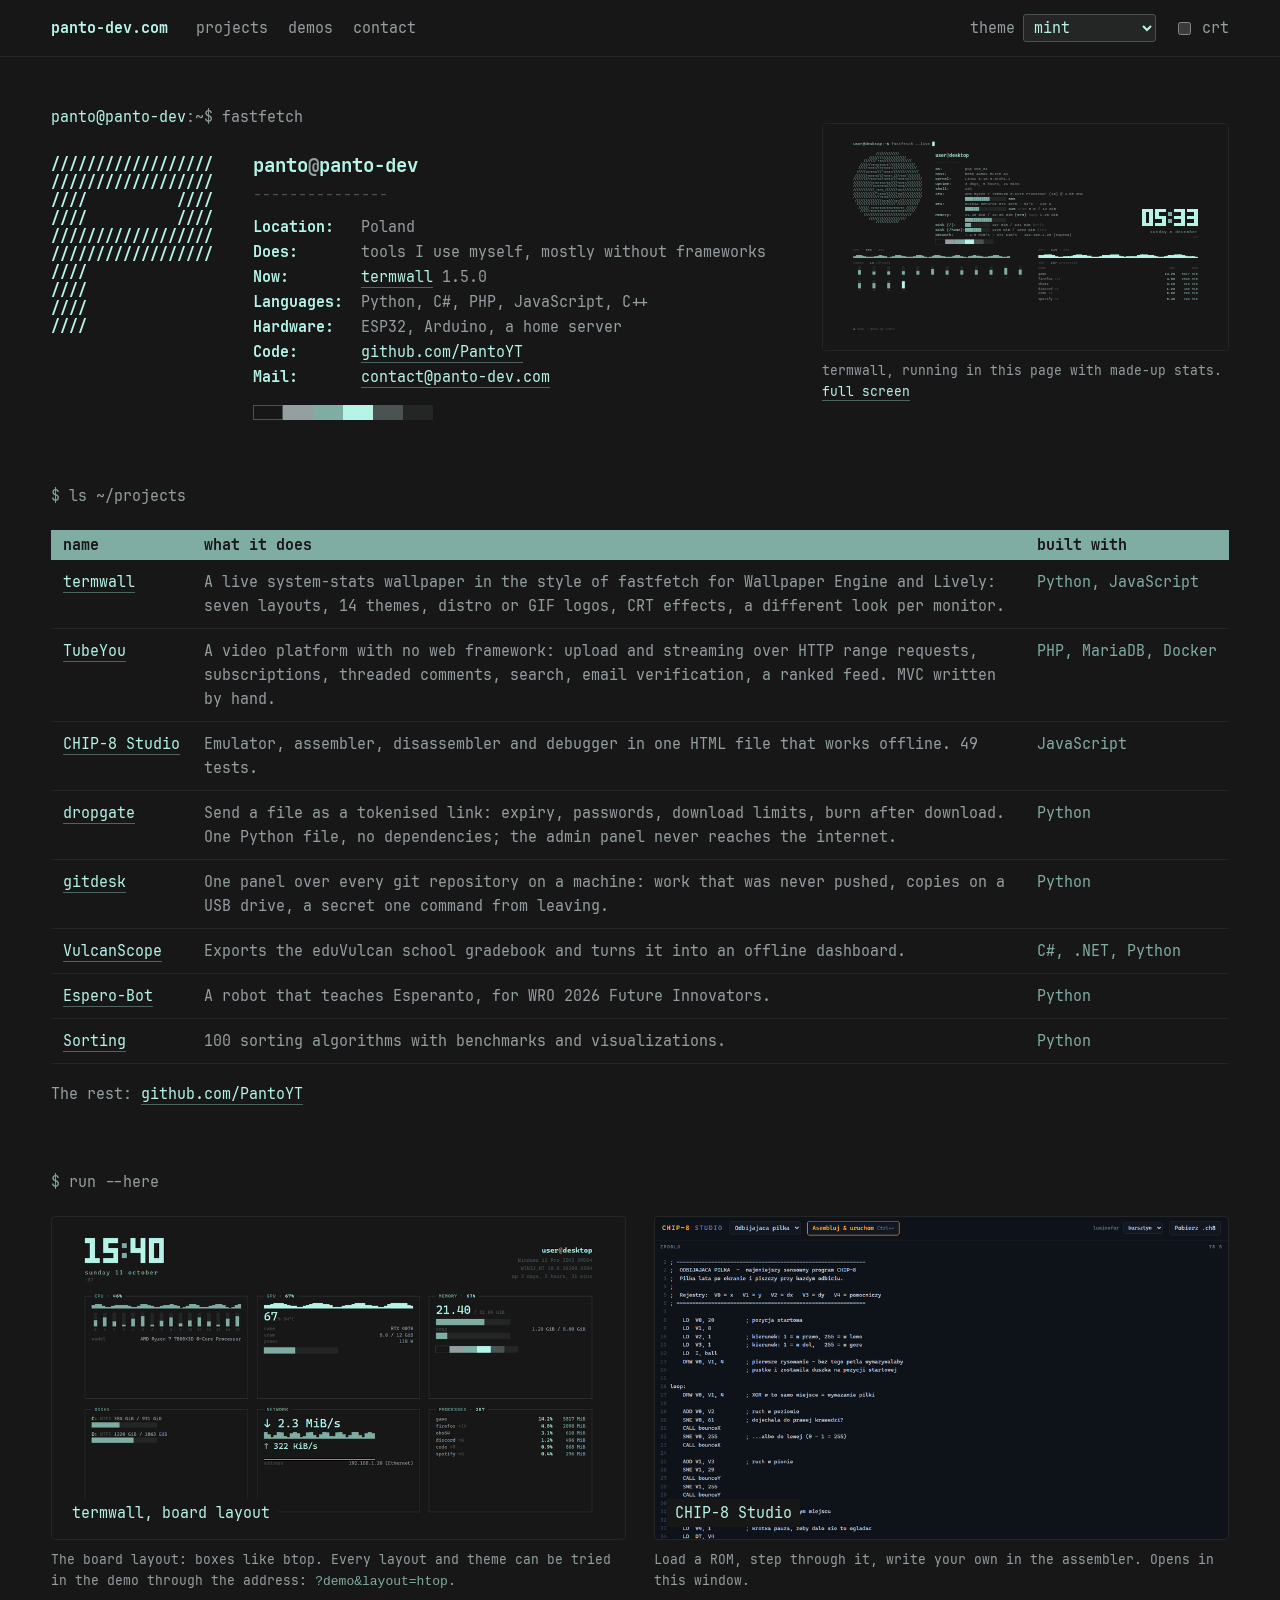
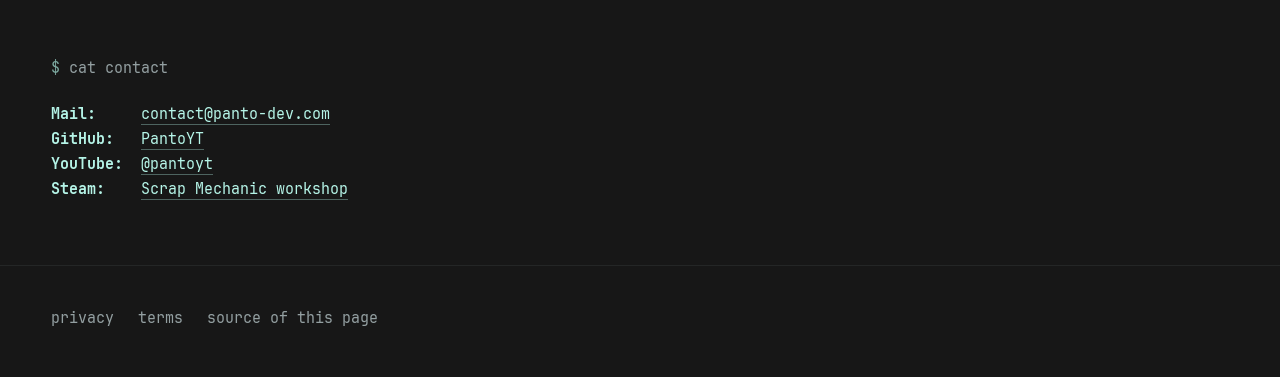
==== index.html @ 3c0f8b3f "Terminal redesign: the page is a fastfetch screen in termwall's palettes, with termwall and CHIP-8 S" ====
<!doctype html>
<html lang="en">
<head>
<meta charset="utf-8">
<meta name="viewport" content="width=device-width, initial-scale=1">
<title>Panto: tools, wallpapers and small servers</title>
<meta name="description" content="Projects by Panto, a programming student from Poland: termwall, a live system-stats wallpaper; TubeYou, a video platform without a framework; CHIP-8 Studio, dropgate, gitdesk and more.">
<link rel="canonical" href="https://panto-dev.com/">
<meta property="og:type" content="website">
<meta property="og:url" content="https://panto-dev.com/">
<meta property="og:title" content="Panto: tools, wallpapers and small servers">
<meta property="og:description" content="termwall, TubeYou, CHIP-8 Studio, dropgate, gitdesk and more, some of them running right in the page.">
<meta property="og:image" content="https://panto-dev.com/og.png">
<meta name="twitter:card" content="summary_large_image">
<meta name="theme-color" content="#171717">
<link rel="icon" href="favicon.svg" type="image/svg+xml">
<link rel="apple-touch-icon" href="apple-touch-icon.png">
<link rel="preload" href="fonts/JetBrainsMono-Regular.woff2" as="font" type="font/woff2" crossorigin>
<link rel="stylesheet" href="style.css">
<script type="application/ld+json">
{"@context": "https://schema.org", "@type": "Person", "name": "Panto", "alternateName": "PantoYT",
 "url": "https://panto-dev.com/", "sameAs": ["https://github.com/PantoYT", "https://www.youtube.com/@pantoyt"]}
</script>
</head>
<body>

<header class="bar">
  <a class="brand" href="/">panto-dev.com</a>
  <nav>
    <a href="#projects">projects</a>
    <a href="#demos">demos</a>
    <a href="#contact">contact</a>
  </nav>
  <div class="controls">
    <label>theme
      <select id="theme" aria-label="Color theme"></select>
    </label>
    <label class="check"><input type="checkbox" id="crt"> crt</label>
  </div>
</header>

<main>

<section class="hero">
  <div class="fetch">
    <p class="prompt"><span class="k">panto@panto-dev</span>:<span class="t">~</span>$ fastfetch</p>
    <div class="fetch-body">
<pre class="logo" aria-hidden="true">//////////////////
//////////////////
////          ////
////          ////
//////////////////
//////////////////
////
////
////
////</pre>
      <div class="info">
        <h1><span class="k">panto</span><span class="at">@</span><span class="k">panto-dev</span></h1>
        <p class="sep" aria-hidden="true">---------------</p>
        <dl>
          <dt>Location</dt><dd>Poland</dd>
          <dt>Does</dt><dd>tools I use myself, mostly without frameworks</dd>
          <dt>Now</dt><dd><a href="https://github.com/PantoYT/termwall">termwall</a> 1.5.0</dd>
          <dt>Languages</dt><dd>Python, C#, PHP, JavaScript, C++</dd>
          <dt>Hardware</dt><dd>ESP32, Arduino, a home server</dd>
          <dt>Code</dt><dd><a href="https://github.com/PantoYT">github.com/PantoYT</a></dd>
          <dt>Mail</dt><dd><a href="mailto:contact@panto-dev.com">contact@panto-dev.com</a></dd>
        </dl>
        <p class="swatches" aria-hidden="true"><i></i><i></i><i></i><i></i><i></i><i></i></p>
      </div>
    </div>
  </div>

  <figure class="screen">
    <iframe id="termwall-demo" src="demos/termwall/index.html?demo&amp;distro=cycle&amp;bg=171717&amp;accent=b5f4e7&amp;secondary=7faca3&amp;text=939fa1&amp;dim=4b5252&amp;faint=242626" title="termwall in demo mode: a live system-stats wallpaper with made-up stats" loading="eager"></iframe>
    <figcaption>termwall, running in this page with made-up stats. <a href="demos/termwall/index.html?demo&amp;distro=cycle">full screen</a></figcaption>
  </figure>
</section>

<section id="projects">
  <h2><span class="t">$</span> ls ~/projects</h2>
  <table class="procs">
    <thead><tr><th scope="col">name</th><th scope="col">what it does</th><th scope="col">built with</th></tr></thead>
    <tbody>
      <tr>
        <td><a href="https://github.com/PantoYT/termwall">termwall</a></td>
        <td>A live system-stats wallpaper in the style of fastfetch for Wallpaper Engine and Lively: seven layouts, 14 themes, distro or GIF logos, CRT effects, a different look per monitor.</td>
        <td>Python, JavaScript</td>
      </tr>
      <tr>
        <td><a href="https://github.com/PantoYT/TubeYou">TubeYou</a></td>
        <td>A video platform with no web framework: upload and streaming over HTTP range requests, subscriptions, threaded comments, search, email verification, a ranked feed. MVC written by hand.</td>
        <td>PHP, MariaDB, Docker</td>
      </tr>
      <tr>
        <td><a href="https://github.com/PantoYT/chip8-studio">CHIP-8 Studio</a></td>
        <td>Emulator, assembler, disassembler and debugger in one HTML file that works offline. 49 tests.</td>
        <td>JavaScript</td>
      </tr>
      <tr>
        <td><a href="https://github.com/PantoYT/dropgate">dropgate</a></td>
        <td>Send a file as a tokenised link: expiry, passwords, download limits, burn after download. One Python file, no dependencies; the admin panel never reaches the internet.</td>
        <td>Python</td>
      </tr>
      <tr>
        <td><a href="https://github.com/PantoYT/gitdesk">gitdesk</a></td>
        <td>One panel over every git repository on a machine: work that was never pushed, copies on a USB drive, a secret one command from leaving.</td>
        <td>Python</td>
      </tr>
      <tr>
        <td><a href="https://github.com/PantoYT/VulcanScope">VulcanScope</a></td>
        <td>Exports the eduVulcan school gradebook and turns it into an offline dashboard.</td>
        <td>C#, .NET, Python</td>
      </tr>
      <tr>
        <td><a href="https://github.com/PantoYT/Espero-Bot">Espero-Bot</a></td>
        <td>A robot that teaches Esperanto, for WRO 2026 Future Innovators.</td>
        <td>Python</td>
      </tr>
      <tr>
        <td><a href="https://github.com/PantoYT/Sorting">Sorting</a></td>
        <td>100 sorting algorithms with benchmarks and visualizations.</td>
        <td>Python</td>
      </tr>
    </tbody>
  </table>
  <p class="more">The rest: <a href="https://github.com/PantoYT?tab=repositories">github.com/PantoYT</a></p>
</section>

<section id="demos">
  <h2><span class="t">$</span> run --here</h2>
  <div class="demos">
    <figure>
      <a class="frame termwall" href="demos/termwall/index.html?demo&amp;layout=board"><span>termwall, board layout</span></a>
      <figcaption>The board layout: boxes like btop. Every layout and theme can be tried in the demo through the address: <code>?demo&amp;layout=htop</code>.</figcaption>
    </figure>
    <figure>
      <a class="frame chip8" href="demos/chip8/"><span>CHIP-8 Studio</span></a>
      <figcaption>Load a ROM, step through it, write your own in the assembler. Opens in this window.</figcaption>
    </figure>
  </div>
</section>

<section id="contact">
  <h2><span class="t">$</span> cat contact</h2>
  <dl class="contact">
    <dt>Mail</dt><dd><a href="mailto:contact@panto-dev.com">contact@panto-dev.com</a></dd>
    <dt>GitHub</dt><dd><a href="https://github.com/PantoYT">PantoYT</a></dd>
    <dt>YouTube</dt><dd><a href="https://www.youtube.com/@pantoyt">@pantoyt</a></dd>
    <dt>Steam</dt><dd><a href="https://steamcommunity.com/id/pantoyt/myworkshopfiles/">Scrap Mechanic workshop</a></dd>
  </dl>
</section>

</main>

<footer class="site-footer">
  <a href="/privacy">privacy</a>
  <a href="/terms">terms</a>
  <a href="https://github.com/PantoYT/panto-dev-www">source of this page</a>
</footer>

<script>
// The page wears termwall's palettes. The choice is remembered in this browser only.
const THEMES = {"mint": {"bg": "#171717", "accent": "#b5f4e7", "secondary": "#7faca3", "text": "#939fa1", "dim": "#4b5252", "faint": "#242626"}, "catppuccin": {"bg": "#1e1e2e", "accent": "#cba6f7", "secondary": "#89b4fa", "text": "#cdd6f4", "dim": "#6c7086", "faint": "#313244"}, "gruvbox": {"bg": "#282828", "accent": "#fabd2f", "secondary": "#8ec07c", "text": "#ebdbb2", "dim": "#928374", "faint": "#3c3836"}, "nord": {"bg": "#2e3440", "accent": "#88c0d0", "secondary": "#81a1c1", "text": "#d8dee9", "dim": "#4c566a", "faint": "#3b4252"}, "dracula": {"bg": "#282a36", "accent": "#bd93f9", "secondary": "#ff79c6", "text": "#f8f8f2", "dim": "#6272a4", "faint": "#44475a"}, "tokyo-night": {"bg": "#1a1b26", "accent": "#7aa2f7", "secondary": "#bb9af7", "text": "#c0caf5", "dim": "#565f89", "faint": "#24283b"}, "rose-pine": {"bg": "#191724", "accent": "#ebbcba", "secondary": "#c4a7e7", "text": "#e0def4", "dim": "#6e6a86", "faint": "#26233a"}, "everforest": {"bg": "#2d353b", "accent": "#a7c080", "secondary": "#83c092", "text": "#d3c6aa", "dim": "#859289", "faint": "#343f44"}, "kanagawa": {"bg": "#1f1f28", "accent": "#7e9cd8", "secondary": "#957fb8", "text": "#dcd7ba", "dim": "#727169", "faint": "#2a2a37"}, "solarized": {"bg": "#002b36", "accent": "#268bd2", "secondary": "#2aa198", "text": "#93a1a1", "dim": "#586e75", "faint": "#073642"}, "one-dark": {"bg": "#282c34", "accent": "#61afef", "secondary": "#c678dd", "text": "#abb2bf", "dim": "#5c6370", "faint": "#2c313a"}, "monokai": {"bg": "#272822", "accent": "#a6e22e", "secondary": "#f92672", "text": "#f8f8f2", "dim": "#75715e", "faint": "#3e3d32"}, "amber": {"bg": "#120d02", "accent": "#ffb000", "secondary": "#cc8c00", "text": "#e0a020", "dim": "#6b4a00", "faint": "#241a04"}, "phosphor": {"bg": "#050f07", "accent": "#33ff66", "secondary": "#1fbf4a", "text": "#2fe05a", "dim": "#145c27", "faint": "#0a1f0e"}};
const KEYS = ["bg", "accent", "secondary", "text", "dim", "faint"];
const store = {
  get(k) { try { return localStorage.getItem(k); } catch (e) { return null; } },
  set(k, v) { try { localStorage.setItem(k, v); } catch (e) {} },
};
const select = document.getElementById("theme"), crt = document.getElementById("crt");
const demo = document.getElementById("termwall-demo");
for (const name of Object.keys(THEMES)) select.add(new Option(name, name));

function apply(name) {
  const t = THEMES[name] || THEMES.mint;
  for (const k of KEYS) document.documentElement.style.setProperty("--" + k, t[k]);
  document.querySelector('meta[name="theme-color"]').content = t.bg;
  select.value = name;
  // the demo takes the same palette through its address (demo mode only)
  const pal = KEYS.map(k => k + "=" + t[k].slice(1)).join("&");
  const url = "demos/termwall/index.html?demo&distro=cycle&" + pal + (crt.checked ? "&effects=crt,glow" : "");
  if (demo.getAttribute("src") !== url) demo.src = url;  // the default is already in the HTML: no second load
}
select.addEventListener("change", () => { store.set("theme", select.value); apply(select.value); });
crt.addEventListener("change", () => {
  document.body.classList.toggle("crt", crt.checked);
  store.set("crt", crt.checked ? "1" : "");
  apply(select.value);
});
crt.checked = store.get("crt") === "1";
document.body.classList.toggle("crt", crt.checked);
apply(THEMES[store.get("theme")] ? store.get("theme") : "mint");
</script>
</body>
</html>
---- style.css ----
/* panto-dev.com: the page is a terminal, in termwall's palettes (index.html swaps them).
   No framework, no build step; one self-hosted font (JetBrains Mono, SIL OFL, fonts/). */

@font-face { font-family: "JetBrains Mono"; src: url(fonts/JetBrainsMono-Regular.woff2) format("woff2"); font-weight: 400; font-display: swap; }
@font-face { font-family: "JetBrains Mono"; src: url(fonts/JetBrainsMono-Bold.woff2) format("woff2"); font-weight: 700; font-display: swap; }

:root {
  color-scheme: dark;
  /* mint, termwall's default */
  --bg: #171717; --accent: #b5f4e7; --secondary: #7faca3;
  --text: #939fa1; --dim: #4b5252; --faint: #242626;
  --mono: "JetBrains Mono", "Cascadia Mono", Consolas, ui-monospace, monospace;
  --gutter: clamp(16px, 4vw, 56px);
}

* { box-sizing: border-box; }
html { background: var(--bg); }
body {
  margin: 0; background: var(--bg); color: var(--text);
  font: 15px/1.6 var(--mono); -webkit-font-smoothing: antialiased;
  transition: background .3s, color .3s;
}
a { color: var(--accent); text-decoration: none; border-bottom: 1px solid color-mix(in srgb, var(--accent) 35%, transparent); }
a:hover, a:focus-visible { border-bottom-color: var(--accent); }
:focus-visible { outline: 2px solid var(--accent); outline-offset: 3px; }
.k { color: var(--accent); } .t { color: var(--secondary); } .at { color: var(--text); }
code { color: var(--secondary); }

/* the bar along the top */
.bar {
  display: flex; flex-wrap: wrap; align-items: center; gap: 12px 28px;
  padding: 14px var(--gutter); border-bottom: 1px solid var(--faint);
}
.bar .brand { color: var(--accent); border: 0; font-weight: 700; }
.bar nav { display: flex; gap: 20px; }
.bar nav a { color: var(--text); border: 0; }
.bar nav a:hover { color: var(--accent); }
.controls { margin-left: auto; display: flex; gap: 18px; align-items: center; color: var(--dim); }
.controls label { display: flex; gap: 8px; align-items: center; color: var(--text); }
select, input[type=checkbox] { accent-color: var(--accent); }
select {
  font: inherit; color: var(--accent); background: var(--faint);
  border: 1px solid var(--dim); border-radius: 3px; padding: 2px 6px;
}

main { padding: 0 var(--gutter); max-width: 1500px; margin: 0 auto; }
section { padding: 56px 0 8px; }
h2 { font-size: 15px; font-weight: 400; color: var(--text); margin: 0 0 22px; }

/* hero: fastfetch on the left, termwall on the right */
.hero { display: grid; grid-template-columns: minmax(0, 1fr); gap: 40px; align-items: center; padding-top: 48px; }
@media (min-width: 1180px) { .hero { grid-template-columns: auto minmax(0, 1fr); gap: 56px; } }
.prompt { margin: 0 0 22px; color: var(--text); }
.fetch-body { display: flex; gap: 40px; align-items: flex-start; }
.logo { margin: 4px 0 0; color: var(--accent); font: 700 15px/1.2 var(--mono); }
.info h1 { margin: 0; font-size: 19px; font-weight: 700; }
.sep { margin: 2px 0 8px; color: var(--dim); }
dl { display: grid; grid-template-columns: max-content 1fr; gap: 1px 18px; margin: 0; }
dt { color: var(--accent); font-weight: 700; } dt::after { content: ":"; }
dd { margin: 0; color: var(--text); }
.swatches { display: flex; margin: 16px 0 0; }
.swatches i { width: 30px; height: 15px; }
.swatches i:nth-child(1) { background: var(--bg); outline: 1px solid var(--dim); outline-offset: -1px; }
.swatches i:nth-child(2) { background: var(--text); } .swatches i:nth-child(3) { background: var(--secondary); }
.swatches i:nth-child(4) { background: var(--accent); } .swatches i:nth-child(5) { background: var(--dim); }
.swatches i:nth-child(6) { background: var(--faint); }

.screen { margin: 0; }
.screen iframe {
  display: block; width: 100%; aspect-ratio: 16 / 9; border: 1px solid var(--faint);
  background: var(--bg); border-radius: 4px;
}
figcaption { color: var(--text); font-size: 13px; margin-top: 10px; }

/* projects: a process table */
.procs { width: 100%; border-collapse: collapse; }
.procs th { text-align: left; font-weight: 700; color: var(--bg); background: var(--secondary); padding: 3px 12px; }
.procs td { padding: 10px 12px; vertical-align: top; border-bottom: 1px solid var(--faint); }
.procs td:first-child { white-space: nowrap; }
.procs td:last-child { color: var(--secondary); white-space: nowrap; }
.procs tbody tr:hover td { background: var(--faint); }
.more { color: var(--text); margin: 18px 0 0; }

/* demos */
.demos { display: grid; grid-template-columns: repeat(auto-fit, minmax(300px, 1fr)); gap: 28px; }
.demos figure { margin: 0; }
.frame {
  display: flex; align-items: flex-end; aspect-ratio: 16 / 9; border: 1px solid var(--faint); border-radius: 4px;
  background: var(--faint) center / cover no-repeat; padding: 12px; color: var(--accent);
}
.frame span { background: var(--bg); padding: 2px 8px; }
.frame:hover { border-color: var(--accent); }
.frame.termwall { background-image: url(demos/termwall-board.png); }
.frame.chip8 { background-image: url(demos/chip8.png); }

.contact { max-width: 34rem; }

.site-footer {
  display: flex; flex-wrap: wrap; gap: 24px; padding: 40px var(--gutter) 48px; margin-top: 56px;
  border-top: 1px solid var(--faint);
}
.site-footer a { color: var(--text); border: 0; }
.site-footer a:hover { color: var(--accent); }

/* crt: scanlines and a vignette over the whole page, paint only */
body.crt::after {
  content: ""; position: fixed; inset: 0; pointer-events: none; z-index: 9;
  background: repeating-linear-gradient(to bottom, rgb(0 0 0 / .2) 0 1px, transparent 1px 3px),
              radial-gradient(ellipse at center, transparent 60%, rgb(0 0 0 / .45) 100%);
}
body.crt .k, body.crt h1, body.crt .logo { text-shadow: 0 0 7px currentColor; }

/* privacy and terms */
.prose { max-width: 46rem; margin: 0 auto; padding: 48px var(--gutter) 0; }
.prose h1 { color: var(--accent); font-size: 22px; }
.prose h2 { color: var(--accent); font-size: 16px; font-weight: 700; margin: 32px 0 8px; }
.prose .meta { color: var(--text); }
.shell { max-width: 46rem; margin: 0 auto; }

@media (max-width: 960px) {
  .controls { margin-left: 0; }
}
@media (max-width: 640px) {
  body { font-size: 14px; }
  .fetch-body { flex-direction: column; gap: 18px; }
  .logo { font-size: 12px; }
  .procs thead { display: none; }
  .procs tr { display: block; padding: 12px 0; border-bottom: 1px solid var(--faint); }
  .procs td { display: block; padding: 2px 0; border: 0; white-space: normal !important; }
  .procs td:first-child { font-weight: 700; }
}
@media (prefers-reduced-motion: reduce) { body { transition: none; } }
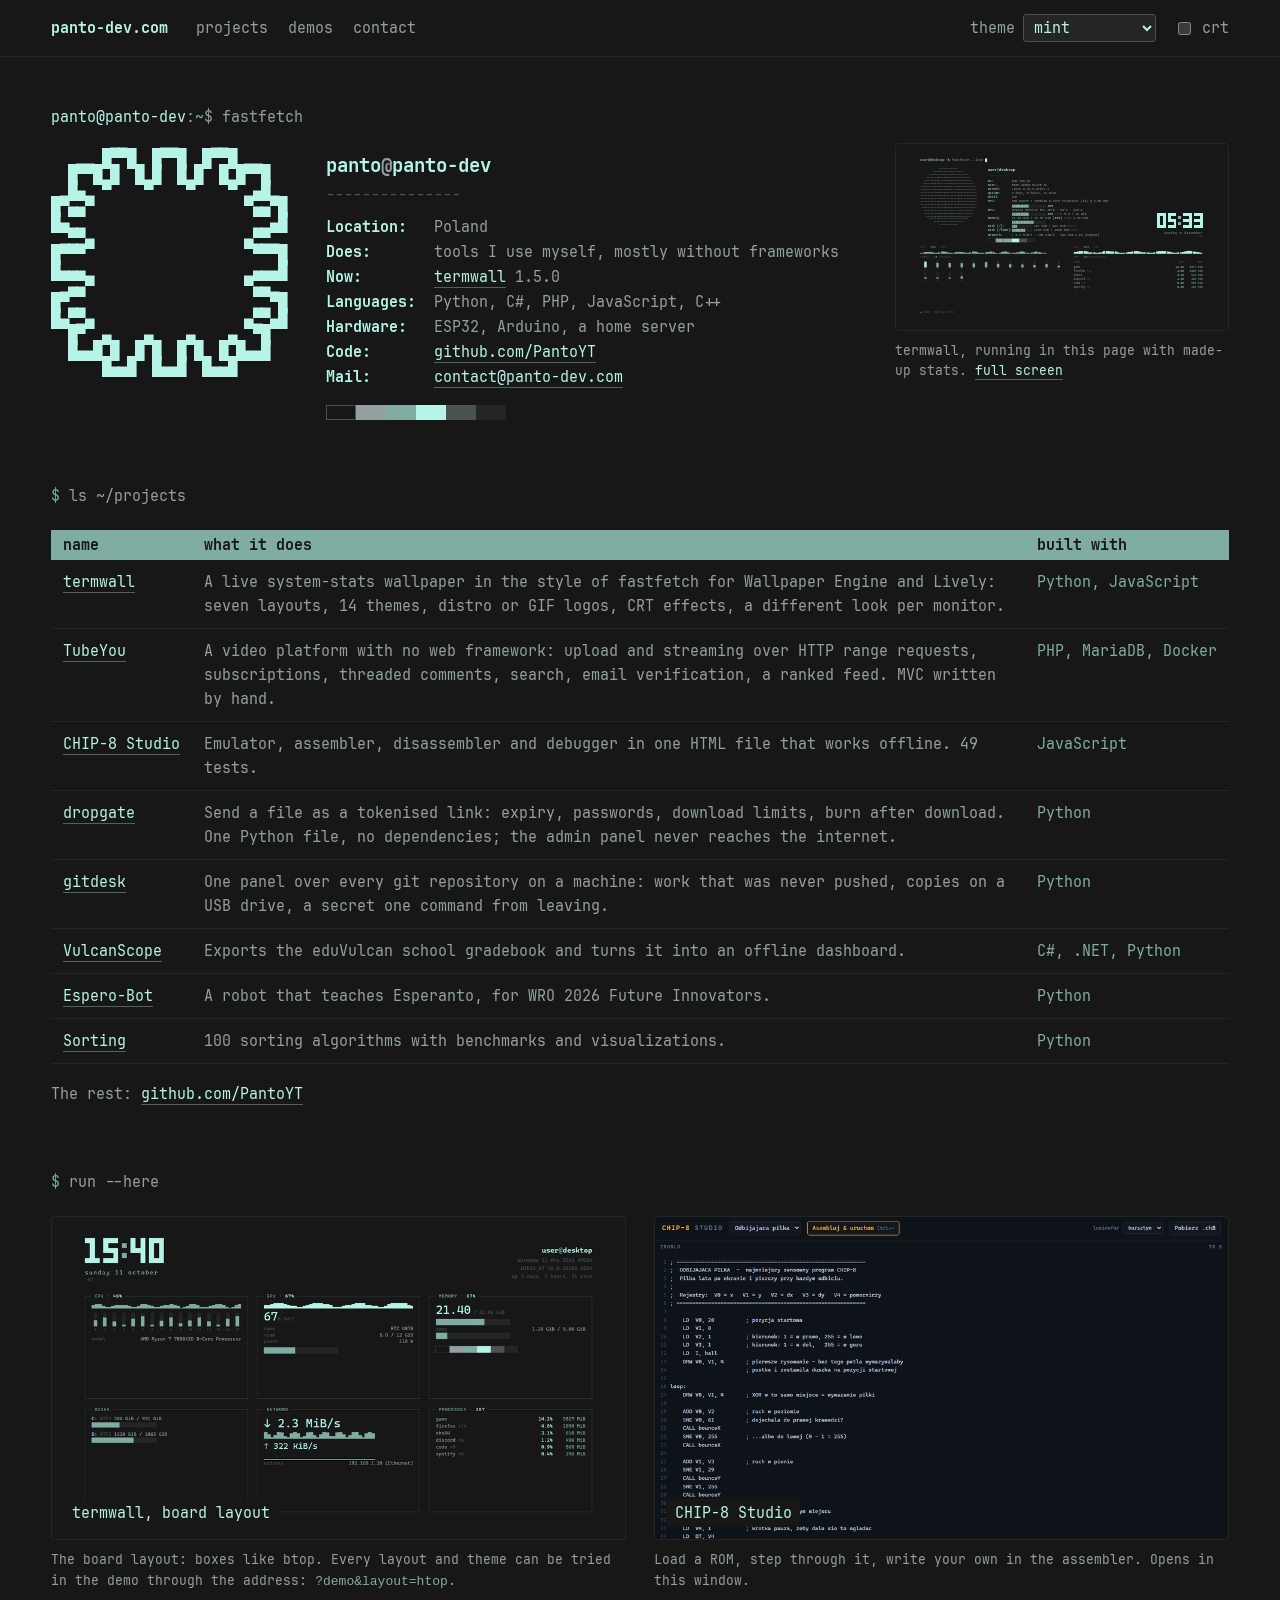
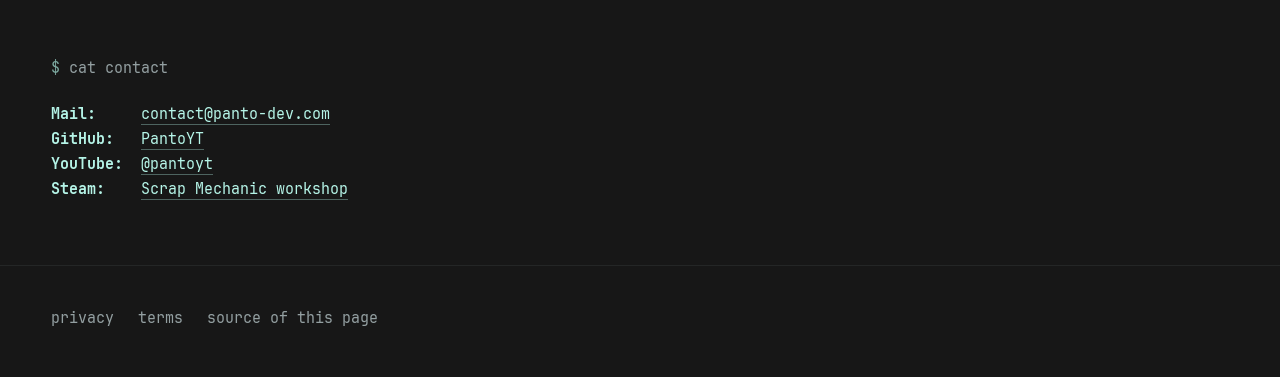
==== commit 754ef8b6: "Logo: Panto's gear as a hollow half-block outline, in the theme's accent" ====
--- a/index.html
+++ b/index.html
@@ -45,16 +45,20 @@
   <div class="fetch">
     <p class="prompt"><span class="k">panto@panto-dev</span>:<span class="t">~</span>$ fastfetch</p>
     <div class="fetch-body">
-<pre class="logo" aria-hidden="true">//////////////////
-//////////////////
-////          ////
-////          ////
-//////////////////
-//////////////////
-////
-////
-////
-////</pre>
+<pre class="logo gear" aria-hidden="true">      █▀▀█  █▀▀█  █▀▀█
+  █▀▀█ █  █ █  █ █  █ █▀▀█
+  █▄  ▀    ▀    ▀    ▀  ▄█
+█▀▄▄▀                  ▀▄▄▀█
+█▄                        ▄█
+  ▀▀▄                  ▄▀▀
+█▀▀▀                    ▀▀▀█
+█▄▄▄                    ▄▄▄█
+  ▄▄▀                  ▀▄▄
+█▀                        ▀█
+█▄▀▀▄                  ▄▀▀▄█
+  █▀  ▄    ▄    ▄    ▄  ▀█
+  █▄▄█ █  █ █  █ █  █ █▄▄█
+      █▄▄█  █▄▄█  █▄▄█</pre>
       <div class="info">
         <h1><span class="k">panto</span><span class="at">@</span><span class="k">panto-dev</span></h1>
         <p class="sep" aria-hidden="true">---------------</p>
--- a/style.css
+++ b/style.css
@@ -53,6 +53,8 @@
 .prompt { margin: 0 0 22px; color: var(--text); }
 .fetch-body { display: flex; gap: 40px; align-items: flex-start; }
 .logo { margin: 4px 0 0; color: var(--accent); font: 700 15px/1.2 var(--mono); }
+/* the gear: half-block pixels, a cell 0.5 x 1 em so each pixel is square */
+.logo.gear { font: 16px/1 var(--mono); letter-spacing: -0.1em; margin: 0; }
 .info h1 { margin: 0; font-size: 19px; font-weight: 700; }
 .sep { margin: 2px 0 8px; color: var(--dim); }
 dl { display: grid; grid-template-columns: max-content 1fr; gap: 1px 18px; margin: 0; }
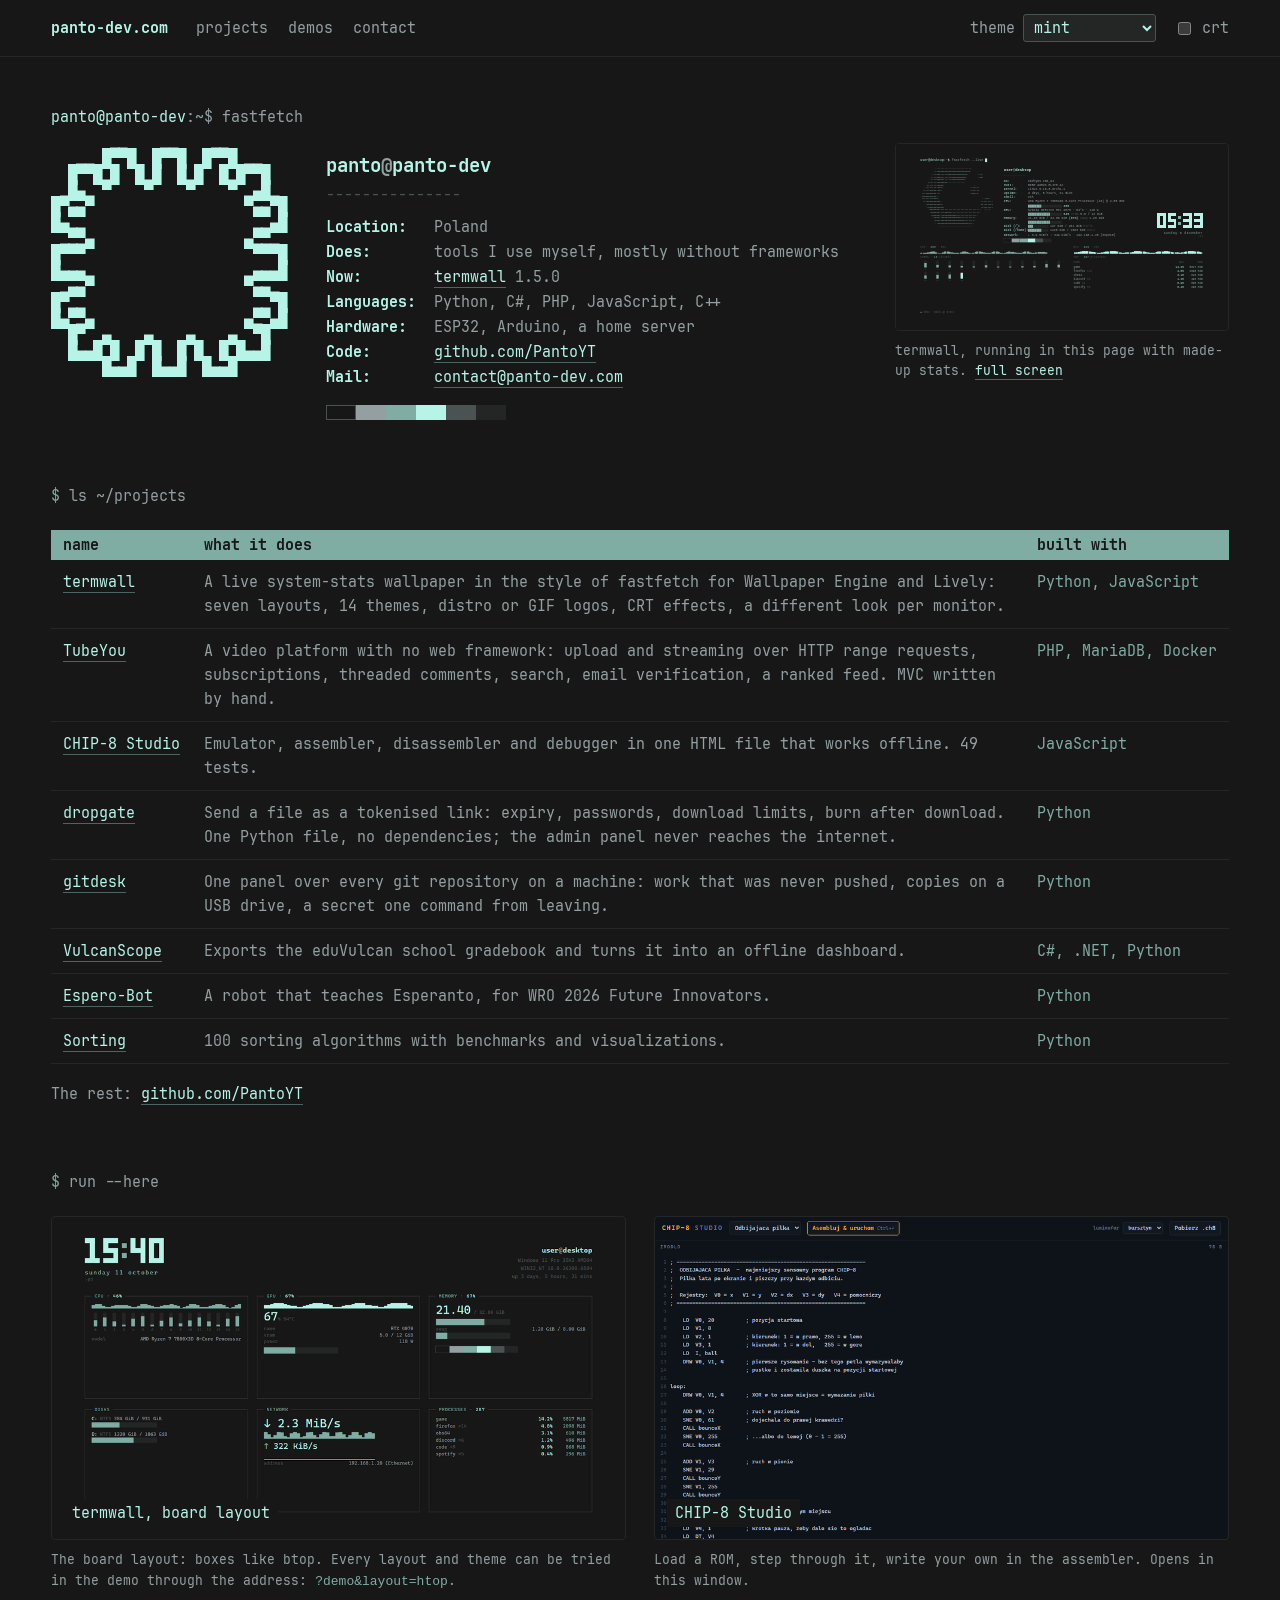
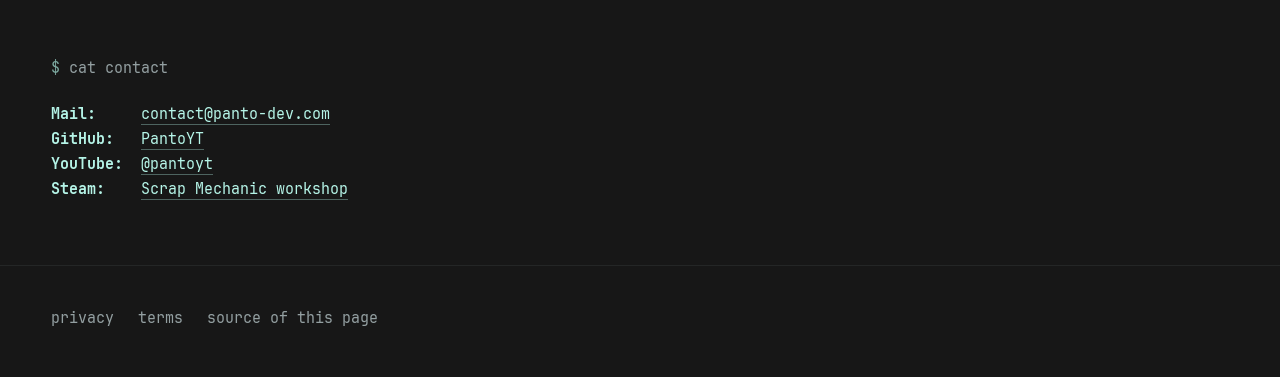
==== commit f1ea750d: "Demo links point at demos/termwall/ (Pages redirects index.html there)" ====
--- a/index.html
+++ b/index.html
@@ -77,8 +77,8 @@
   </div>
 
   <figure class="screen">
-    <iframe id="termwall-demo" src="demos/termwall/index.html?demo&amp;distro=cycle&amp;bg=171717&amp;accent=b5f4e7&amp;secondary=7faca3&amp;text=939fa1&amp;dim=4b5252&amp;faint=242626" title="termwall in demo mode: a live system-stats wallpaper with made-up stats" loading="eager"></iframe>
-    <figcaption>termwall, running in this page with made-up stats. <a href="demos/termwall/index.html?demo&amp;distro=cycle">full screen</a></figcaption>
+    <iframe id="termwall-demo" src="demos/termwall/?demo&amp;distro=cycle&amp;bg=171717&amp;accent=b5f4e7&amp;secondary=7faca3&amp;text=939fa1&amp;dim=4b5252&amp;faint=242626" title="termwall in demo mode: a live system-stats wallpaper with made-up stats" loading="eager"></iframe>
+    <figcaption>termwall, running in this page with made-up stats. <a href="demos/termwall/?demo&amp;distro=cycle">full screen</a></figcaption>
   </figure>
 </section>
 
@@ -136,7 +136,7 @@
   <h2><span class="t">$</span> run --here</h2>
   <div class="demos">
     <figure>
-      <a class="frame termwall" href="demos/termwall/index.html?demo&amp;layout=board"><span>termwall, board layout</span></a>
+      <a class="frame termwall" href="demos/termwall/?demo&amp;layout=board"><span>termwall, board layout</span></a>
       <figcaption>The board layout: boxes like btop. Every layout and theme can be tried in the demo through the address: <code>?demo&amp;layout=htop</code>.</figcaption>
     </figure>
     <figure>
@@ -183,7 +183,7 @@
   select.value = name;
   // the demo takes the same palette through its address (demo mode only)
   const pal = KEYS.map(k => k + "=" + t[k].slice(1)).join("&");
-  const url = "demos/termwall/index.html?demo&distro=cycle&" + pal + (crt.checked ? "&effects=crt,glow" : "");
+  const url = "demos/termwall/?demo&distro=cycle&" + pal + (crt.checked ? "&effects=crt,glow" : "");
   if (demo.getAttribute("src") !== url) demo.src = url;  // the default is already in the HTML: no second load
 }
 select.addEventListener("change", () => { store.set("theme", select.value); apply(select.value); });
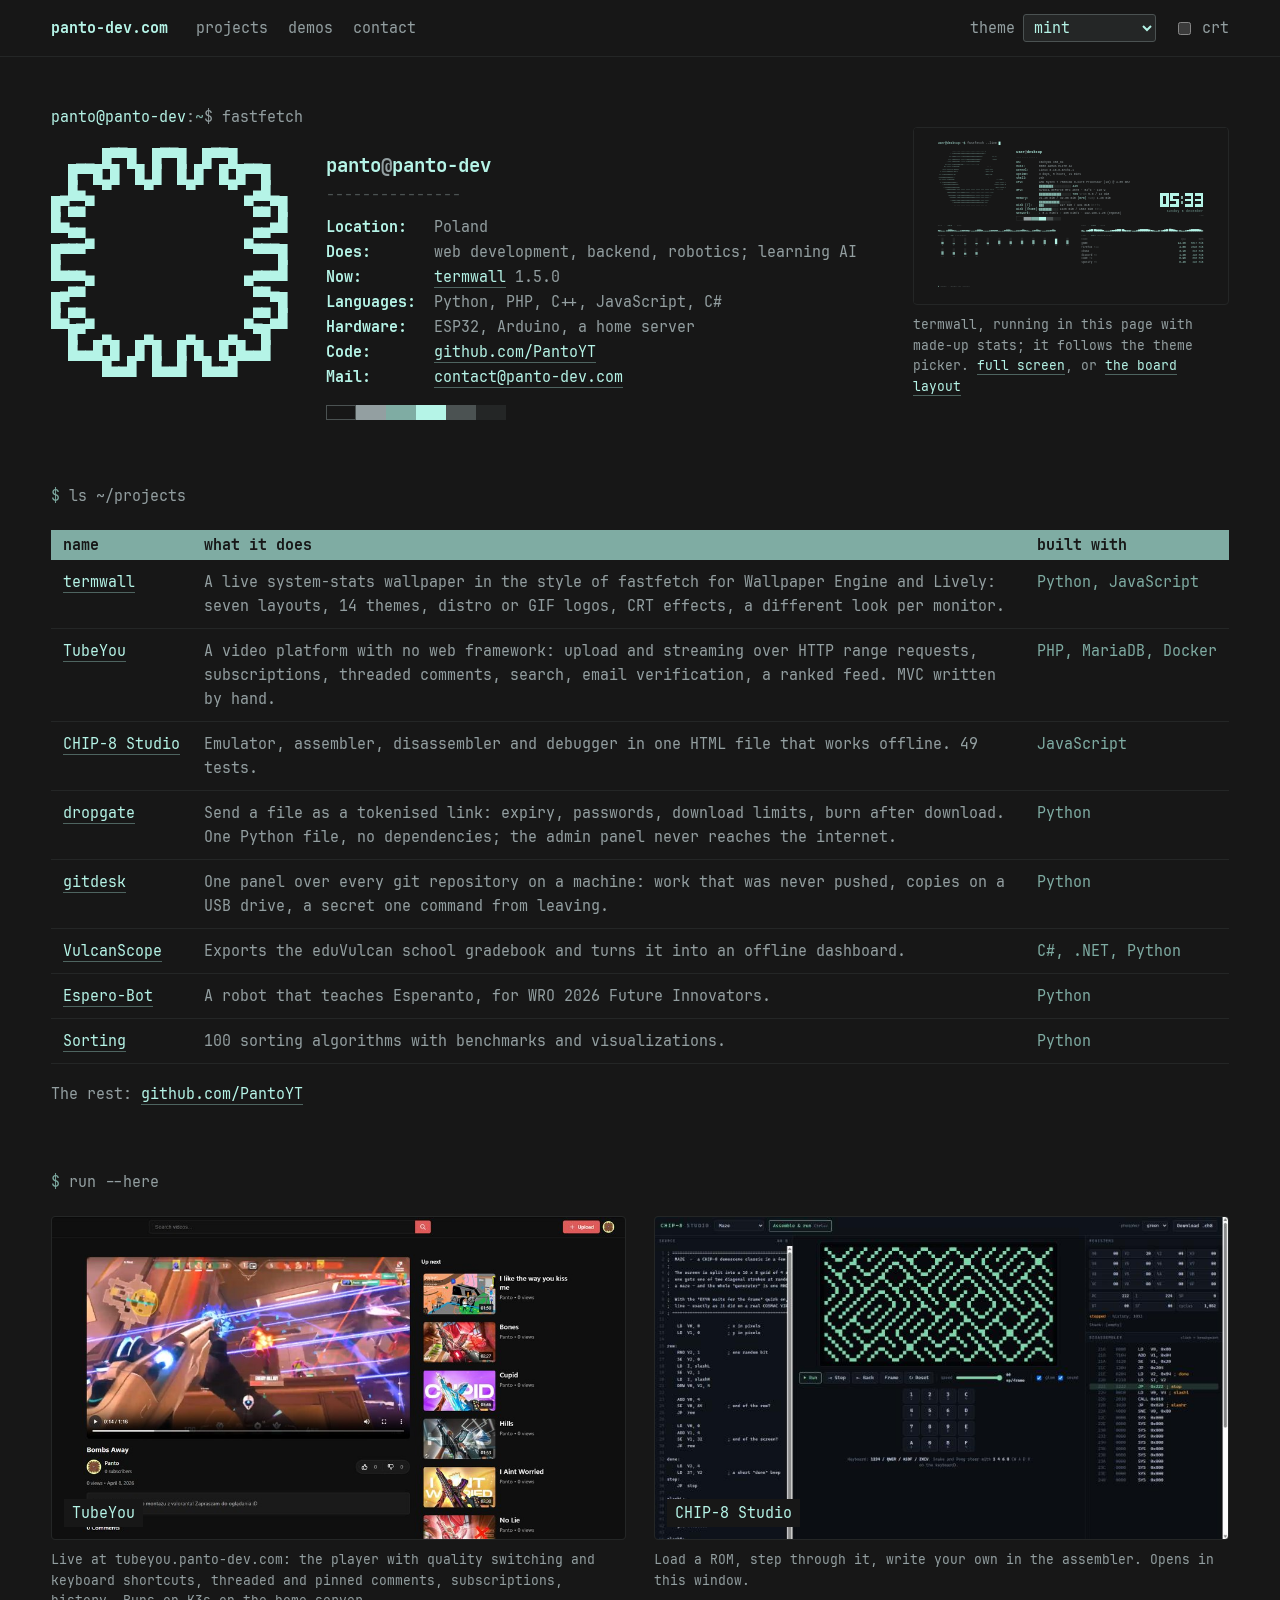
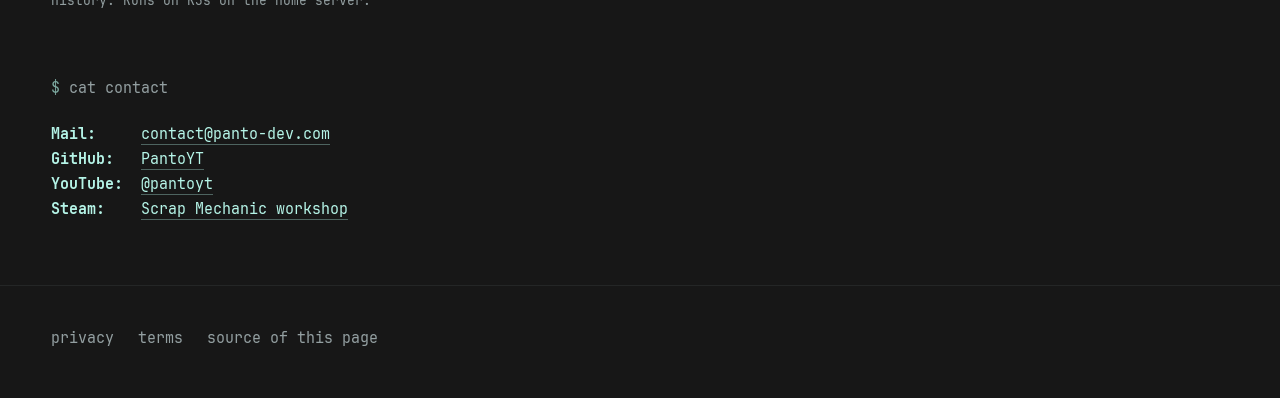
==== commit 4b62b791: "TubeYou card from its screenshots instead of a second termwall; CHIP-8 Studio in green with a phosph" ====
--- a/index.html
+++ b/index.html
@@ -64,9 +64,9 @@
         <p class="sep" aria-hidden="true">---------------</p>
         <dl>
           <dt>Location</dt><dd>Poland</dd>
-          <dt>Does</dt><dd>tools I use myself, mostly without frameworks</dd>
+          <dt>Does</dt><dd>web development, backend, robotics; learning AI</dd>
           <dt>Now</dt><dd><a href="https://github.com/PantoYT/termwall">termwall</a> 1.5.0</dd>
-          <dt>Languages</dt><dd>Python, C#, PHP, JavaScript, C++</dd>
+          <dt>Languages</dt><dd>Python, PHP, C++, JavaScript, C#</dd>
           <dt>Hardware</dt><dd>ESP32, Arduino, a home server</dd>
           <dt>Code</dt><dd><a href="https://github.com/PantoYT">github.com/PantoYT</a></dd>
           <dt>Mail</dt><dd><a href="mailto:contact@panto-dev.com">contact@panto-dev.com</a></dd>
@@ -78,7 +78,7 @@
 
   <figure class="screen">
     <iframe id="termwall-demo" src="demos/termwall/?demo&amp;distro=cycle&amp;bg=171717&amp;accent=b5f4e7&amp;secondary=7faca3&amp;text=939fa1&amp;dim=4b5252&amp;faint=242626" title="termwall in demo mode: a live system-stats wallpaper with made-up stats" loading="eager"></iframe>
-    <figcaption>termwall, running in this page with made-up stats. <a href="demos/termwall/?demo&amp;distro=cycle">full screen</a></figcaption>
+    <figcaption>termwall, running in this page with made-up stats; it follows the theme picker. <a href="demos/termwall/?demo&amp;distro=cycle">full screen</a>, or <a href="demos/termwall/?demo&amp;layout=board">the board layout</a></figcaption>
   </figure>
 </section>
 
@@ -136,11 +136,11 @@
   <h2><span class="t">$</span> run --here</h2>
   <div class="demos">
     <figure>
-      <a class="frame termwall" href="demos/termwall/?demo&amp;layout=board"><span>termwall, board layout</span></a>
-      <figcaption>The board layout: boxes like btop. Every layout and theme can be tried in the demo through the address: <code>?demo&amp;layout=htop</code>.</figcaption>
+      <a class="frame tubeyou" href="https://tubeyou.panto-dev.com"><span>TubeYou</span></a>
+      <figcaption>Live at tubeyou.panto-dev.com: the player with quality switching and keyboard shortcuts, threaded and pinned comments, subscriptions, history. Runs on K3s on the home server.</figcaption>
     </figure>
     <figure>
-      <a class="frame chip8" href="demos/chip8/"><span>CHIP-8 Studio</span></a>
+      <a class="frame chip8" id="chip8-link" href="demos/chip8/"><span>CHIP-8 Studio</span></a>
       <figcaption>Load a ROM, step through it, write your own in the assembler. Opens in this window.</figcaption>
     </figure>
   </div>
@@ -173,7 +173,10 @@
   set(k, v) { try { localStorage.setItem(k, v); } catch (e) {} },
 };
 const select = document.getElementById("theme"), crt = document.getElementById("crt");
-const demo = document.getElementById("termwall-demo");
+const demo = document.getElementById("termwall-demo"), chip8 = document.getElementById("chip8-link");
+// CHIP-8 Studio has four phosphors; pick the one closest to the theme
+const PHOS = {"amber": "amber", "gruvbox": "amber", "rose-pine": "paper", "dracula": "paper", "catppuccin": "ice",
+  "nord": "ice", "tokyo-night": "ice", "kanagawa": "ice", "solarized": "ice", "one-dark": "ice"};
 for (const name of Object.keys(THEMES)) select.add(new Option(name, name));
 
 function apply(name) {
@@ -185,6 +188,7 @@
   const pal = KEYS.map(k => k + "=" + t[k].slice(1)).join("&");
   const url = "demos/termwall/?demo&distro=cycle&" + pal + (crt.checked ? "&effects=crt,glow" : "");
   if (demo.getAttribute("src") !== url) demo.src = url;  // the default is already in the HTML: no second load
+  chip8.href = "demos/chip8/" + (PHOS[name] ? "?phos=" + PHOS[name] : "");
 }
 select.addEventListener("change", () => { store.set("theme", select.value); apply(select.value); });
 crt.addEventListener("change", () => {
--- a/style.css
+++ b/style.css
@@ -92,7 +92,7 @@
 }
 .frame span { background: var(--bg); padding: 2px 8px; }
 .frame:hover { border-color: var(--accent); }
-.frame.termwall { background-image: url(demos/termwall-board.png); }
+.frame.tubeyou { background-image: url(demos/tubeyou.jpg); }
 .frame.chip8 { background-image: url(demos/chip8.png); }
 
 .contact { max-width: 34rem; }
@@ -126,6 +126,8 @@
   body { font-size: 14px; }
   .fetch-body { flex-direction: column; gap: 18px; }
   .logo { font-size: 12px; }
+  /* .logo.gear outranks .logo, so the gear needs its own size: about a third of the screen height */
+  .logo.gear { font-size: 8px; }
   .procs thead { display: none; }
   .procs tr { display: block; padding: 12px 0; border-bottom: 1px solid var(--faint); }
   .procs td { display: block; padding: 2px 0; border: 0; white-space: normal !important; }
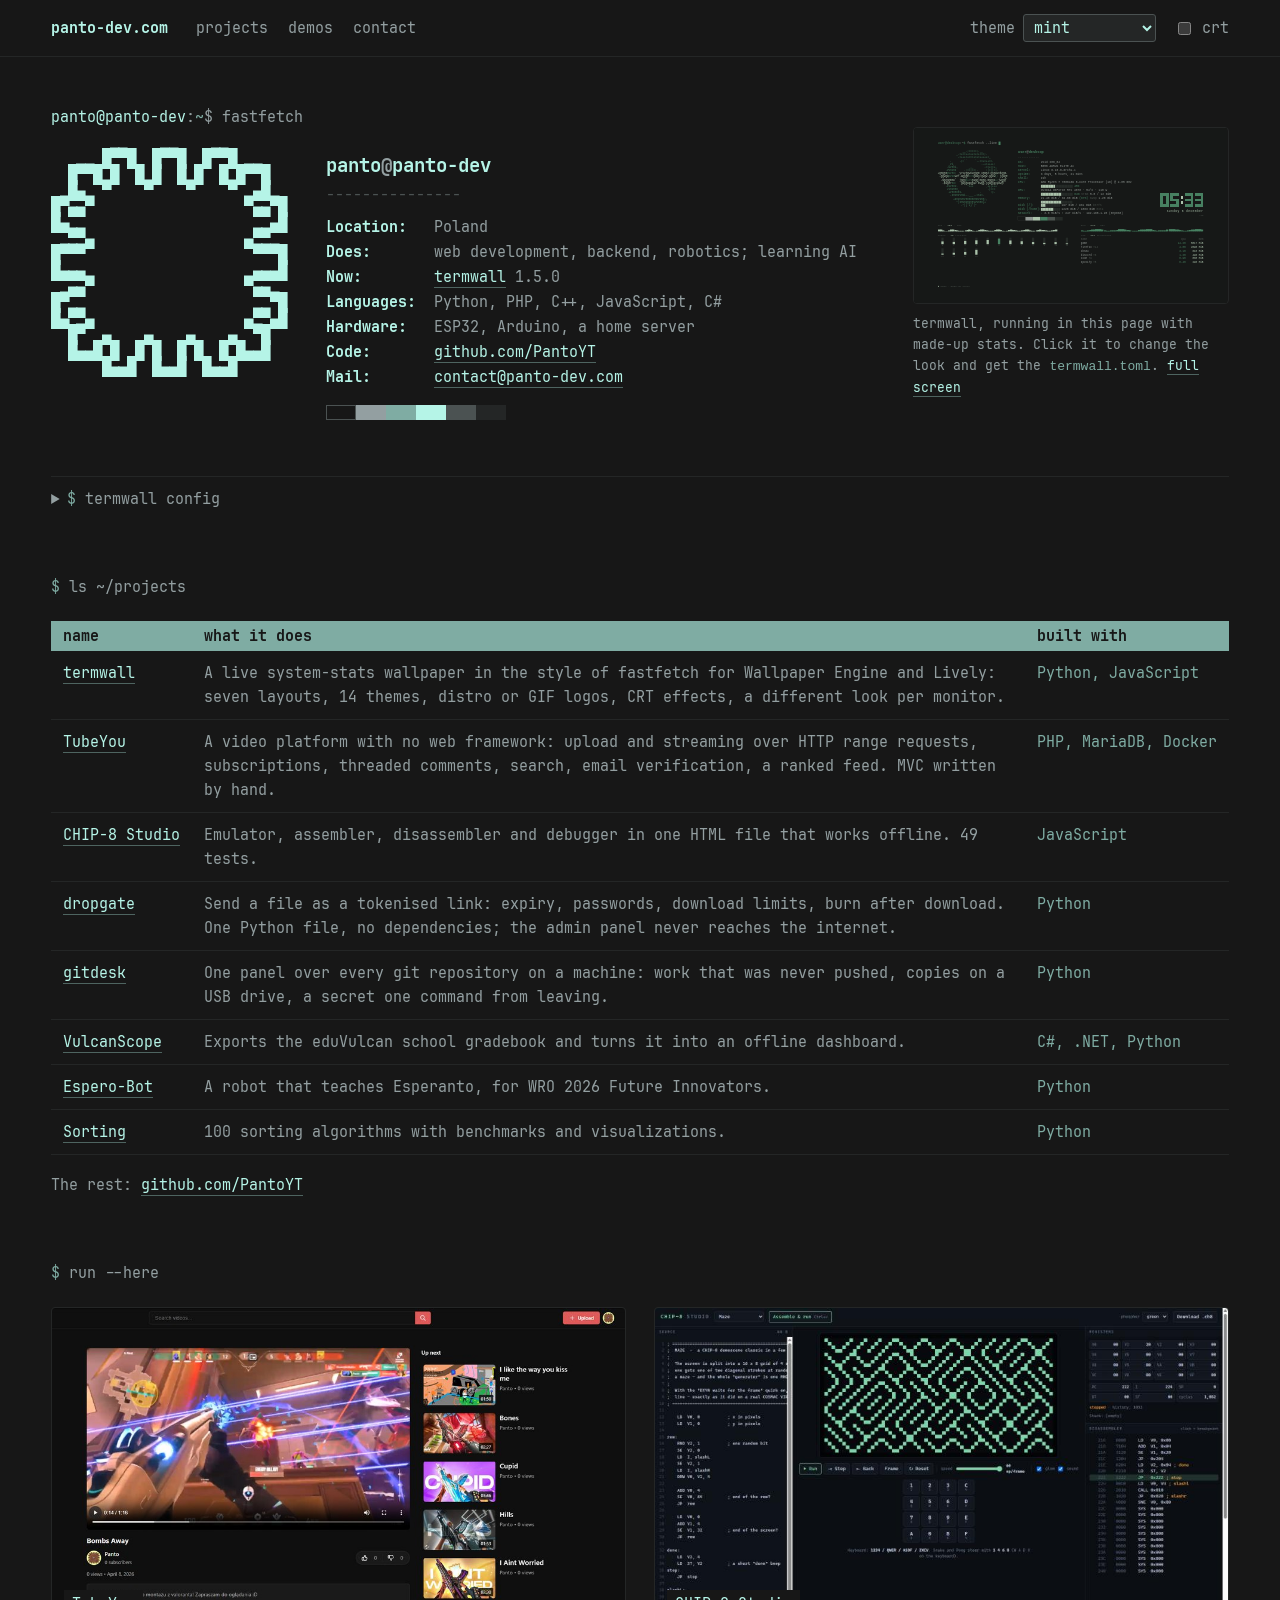
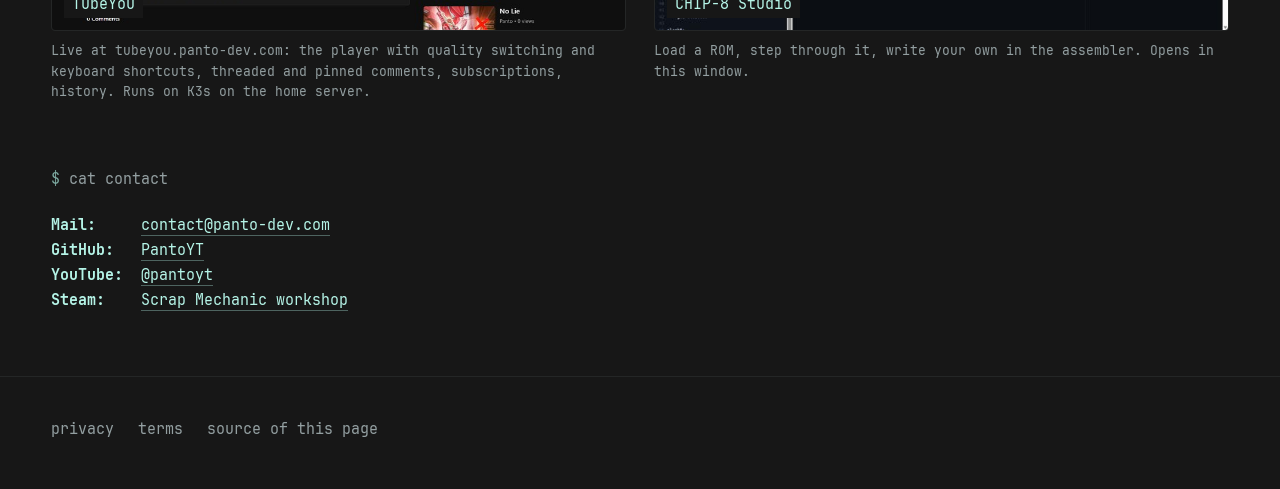
==== commit 1ad75c84: "termwall in its distro theme with a config panel: pick layout, theme, logo, bars and effects, watch " ====
--- a/index.html
+++ b/index.html
@@ -77,9 +77,30 @@
   </div>
 
   <figure class="screen">
-    <iframe id="termwall-demo" src="demos/termwall/?demo&amp;distro=cycle&amp;bg=171717&amp;accent=b5f4e7&amp;secondary=7faca3&amp;text=939fa1&amp;dim=4b5252&amp;faint=242626" title="termwall in demo mode: a live system-stats wallpaper with made-up stats" loading="eager"></iframe>
-    <figcaption>termwall, running in this page with made-up stats; it follows the theme picker. <a href="demos/termwall/?demo&amp;distro=cycle">full screen</a>, or <a href="demos/termwall/?demo&amp;layout=board">the board layout</a></figcaption>
+    <div class="screen-wrap">
+      <iframe id="termwall-demo" src="demos/termwall/?demo&amp;distro=cycle" title="termwall in demo mode: a live system-stats wallpaper with made-up stats" loading="eager"></iframe>
+      <button type="button" class="screen-open" id="tw-open" aria-label="Configure termwall"></button>
+    </div>
+    <figcaption>termwall, running in this page with made-up stats. Click it to change the look and get the <code>termwall.toml</code>. <a id="tw-full" href="demos/termwall/?demo&amp;distro=cycle">full screen</a></figcaption>
   </figure>
+  <details class="twconf" id="tw-conf">
+    <summary><span class="t">$</span> termwall config</summary>
+    <div class="twconf-body">
+      <div class="twconf-opts">
+        <label>layout <select data-k="layout"></select></label>
+        <label>theme <select data-k="theme"></select></label>
+        <label>logo <select data-k="logo"></select></label>
+        <label>bars <select data-k="bars"></select></label>
+        <fieldset><legend>effects</legend><span id="tw-fx"></span></fieldset>
+      </div>
+      <pre class="twconf-toml" id="tw-toml" aria-live="polite"></pre>
+      <p class="twconf-actions">
+        <button type="button" id="tw-copy">copy</button>
+        <button type="button" id="tw-save">download termwall.toml</button>
+        <span class="dim">Paste into <code>termwall.toml</code> (<code>termwall config</code> opens it); a missing line keeps its default.</span>
+      </p>
+    </div>
+  </details>
 </section>
 
 <section id="projects">
@@ -173,7 +194,7 @@
   set(k, v) { try { localStorage.setItem(k, v); } catch (e) {} },
 };
 const select = document.getElementById("theme"), crt = document.getElementById("crt");
-const demo = document.getElementById("termwall-demo"), chip8 = document.getElementById("chip8-link");
+const chip8 = document.getElementById("chip8-link");
 // CHIP-8 Studio has four phosphors; pick the one closest to the theme
 const PHOS = {"amber": "amber", "gruvbox": "amber", "rose-pine": "paper", "dracula": "paper", "catppuccin": "ice",
   "nord": "ice", "tokyo-night": "ice", "kanagawa": "ice", "solarized": "ice", "one-dark": "ice"};
@@ -184,21 +205,77 @@
   for (const k of KEYS) document.documentElement.style.setProperty("--" + k, t[k]);
   document.querySelector('meta[name="theme-color"]').content = t.bg;
   select.value = name;
-  // the demo takes the same palette through its address (demo mode only)
-  const pal = KEYS.map(k => k + "=" + t[k].slice(1)).join("&");
-  const url = "demos/termwall/?demo&distro=cycle&" + pal + (crt.checked ? "&effects=crt,glow" : "");
-  if (demo.getAttribute("src") !== url) demo.src = url;  // the default is already in the HTML: no second load
   chip8.href = "demos/chip8/" + (PHOS[name] ? "?phos=" + PHOS[name] : "");
 }
 select.addEventListener("change", () => { store.set("theme", select.value); apply(select.value); });
 crt.addEventListener("change", () => {
   document.body.classList.toggle("crt", crt.checked);
   store.set("crt", crt.checked ? "1" : "");
-  apply(select.value);
 });
 crt.checked = store.get("crt") === "1";
 document.body.classList.toggle("crt", crt.checked);
 apply(THEMES[store.get("theme")] ? store.get("theme") : "mint");
+
+// termwall config: the choices drive the demo and become the lines of termwall.toml.
+// Only what differs from termwall's defaults is written, so the snippet stays short.
+const TW = {
+  layout: ["fetch", "board", "htop", "minimal", "logo"],
+  theme: ["distro", ...Object.keys(THEMES)],
+  logo: ["cycle", "windows", "arch", "ubuntu", "debian", "fedora", "linuxmint", "manjaro", "nixos",
+         "opensuse-tumbleweed", "gentoo", "endeavouros", "pop", "cachyos", "void", "kali", "alpine"],
+  bars: ["blocks", "shade", "dots", "line"],
+  effects: ["crt", "glow", "flicker", "roll", "chroma", "curve", "noise"],
+};
+const TW_DEFAULT = {layout: "fetch", theme: "auto", logo: "auto", bars: "blocks", effects: []};
+const twConf = document.getElementById("tw-conf"), twFrame = document.getElementById("termwall-demo");
+const twPick = {layout: "fetch", theme: "distro", logo: "cycle", bars: "blocks", effects: []};
+for (const sel of twConf.querySelectorAll("select[data-k]")) {
+  for (const v of TW[sel.dataset.k]) sel.add(new Option(v === "cycle" ? "cycle (demo only)" : v, v));
+  sel.value = twPick[sel.dataset.k];
+  sel.addEventListener("change", () => { twPick[sel.dataset.k] = sel.value; twUpdate(); });
+}
+document.getElementById("tw-fx").innerHTML = TW.effects.map(e =>
+  `<label class="check"><input type="checkbox" value="${e}"> ${e}</label>`).join("");
+for (const box of twConf.querySelectorAll("#tw-fx input")) box.addEventListener("change", () => {
+  twPick.effects = [...twConf.querySelectorAll("#tw-fx input:checked")].map(b => b.value); twUpdate();
+});
+
+function twUrl(p) {
+  const q = ["demo", "layout=" + p.layout, "bars=" + p.bars];
+  if (p.logo === "cycle") q.push("distro=cycle");
+  else if (p.logo === "windows") q.push("logo=windows");
+  else q.push("distro=" + p.logo, "logo=" + p.logo);
+  if (p.effects.length) q.push("effects=" + p.effects.join(","));
+  // "distro" is termwall's own logo palette: no colors in the address
+  if (p.theme !== "distro") q.push(...KEYS.map(k => k + "=" + THEMES[p.theme][k].slice(1)));
+  return "demos/termwall/?" + q.join("&");
+}
+function twToml(p) {
+  const want = {...p, logo: p.logo === "cycle" ? "auto" : p.logo}, out = [];
+  for (const k of ["layout", "theme", "logo", "bars"]) if (want[k] !== TW_DEFAULT[k]) out.push(`${k} = "${want[k]}"`);
+  if (want.effects.length) out.push(`effects = [${want.effects.map(e => `"${e}"`).join(", ")}]`);
+  return ["# termwall.toml", ...(out.length ? out : ["# every setting at its default"]), ""].join("\n");
+}
+function twUpdate() {
+  const url = twUrl(twPick);
+  if (twFrame.getAttribute("src") !== url) twFrame.src = url;
+  document.getElementById("tw-full").href = url;
+  document.getElementById("tw-toml").textContent = twToml(twPick);
+}
+document.getElementById("tw-open").addEventListener("click", () => {
+  twConf.open = true; twConf.scrollIntoView({block: "nearest", behavior: "smooth"});
+});
+document.getElementById("tw-copy").addEventListener("click", async (e) => {
+  try { await navigator.clipboard.writeText(twToml(twPick)); e.target.textContent = "copied"; }
+  catch (err) { e.target.textContent = "select it and copy"; }
+  setTimeout(() => { e.target.textContent = "copy"; }, 1500);
+});
+document.getElementById("tw-save").addEventListener("click", () => {
+  const a = document.createElement("a");
+  a.href = URL.createObjectURL(new Blob([twToml(twPick)], {type: "application/toml"}));
+  a.download = "termwall.toml"; a.click(); URL.revokeObjectURL(a.href);
+});
+twUpdate();
 </script>
 </body>
 </html>
--- a/style.css
+++ b/style.css
@@ -74,6 +74,28 @@
 }
 figcaption { color: var(--text); font-size: 13px; margin-top: 10px; }
 
+/* termwall config: a click on the demo opens it */
+.screen-wrap { position: relative; }
+.screen-open { position: absolute; inset: 0; width: 100%; border: 0; background: none; cursor: pointer; border-radius: 4px; }
+.screen-open:hover, .screen-open:focus-visible { outline: 1px solid var(--accent); outline-offset: -1px; }
+.twconf { grid-column: 1 / -1; border-top: 1px solid var(--faint); padding-top: 10px; }
+.twconf summary { cursor: pointer; color: var(--text); width: max-content; }
+.twconf summary:hover { color: var(--accent); }
+.twconf-body { display: grid; gap: 12px; margin-top: 12px; }
+.twconf-opts { display: flex; flex-wrap: wrap; gap: 10px 18px; align-items: center; }
+.twconf-opts label { display: flex; gap: 8px; align-items: center; color: var(--text); }
+.twconf fieldset { border: 0; padding: 0; margin: 0; display: flex; flex-wrap: wrap; gap: 4px 14px; align-items: center; }
+#tw-fx { display: flex; flex-wrap: wrap; gap: 4px 14px; }
+.twconf legend { float: left; color: var(--text); margin-right: 8px; padding: 0; }
+.twconf-toml { margin: 0; padding: 10px 12px; background: var(--faint); border-radius: 4px; color: var(--accent); overflow-x: auto; }
+.twconf-actions { margin: 0; display: flex; flex-wrap: wrap; gap: 8px 14px; align-items: center; font-size: 13px; }
+.twconf button {
+  font: inherit; color: var(--accent); background: var(--faint); cursor: pointer;
+  border: 1px solid var(--dim); border-radius: 3px; padding: 2px 10px;
+}
+.twconf button:hover { border-color: var(--accent); }
+.dim { color: var(--dim); }
+
 /* projects: a process table */
 .procs { width: 100%; border-collapse: collapse; }
 .procs th { text-align: left; font-weight: 700; color: var(--bg); background: var(--secondary); padding: 3px 12px; }
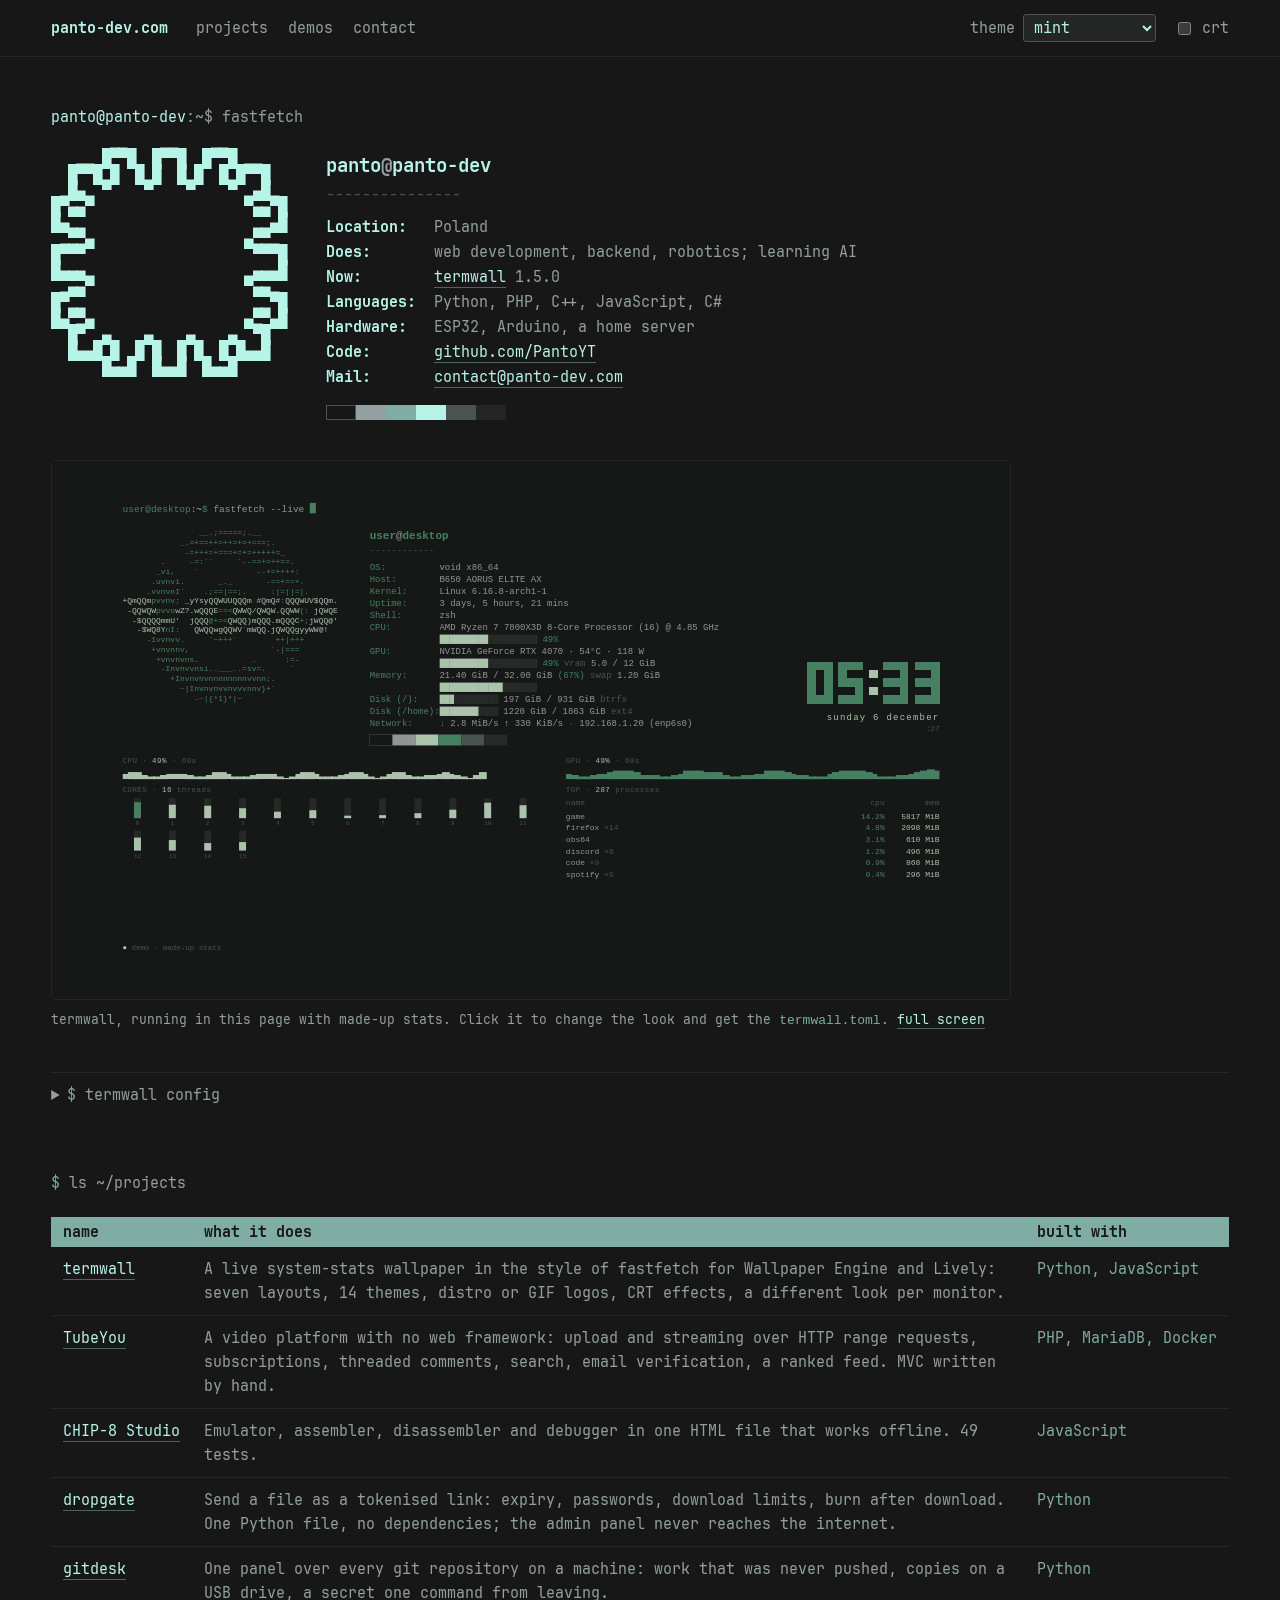
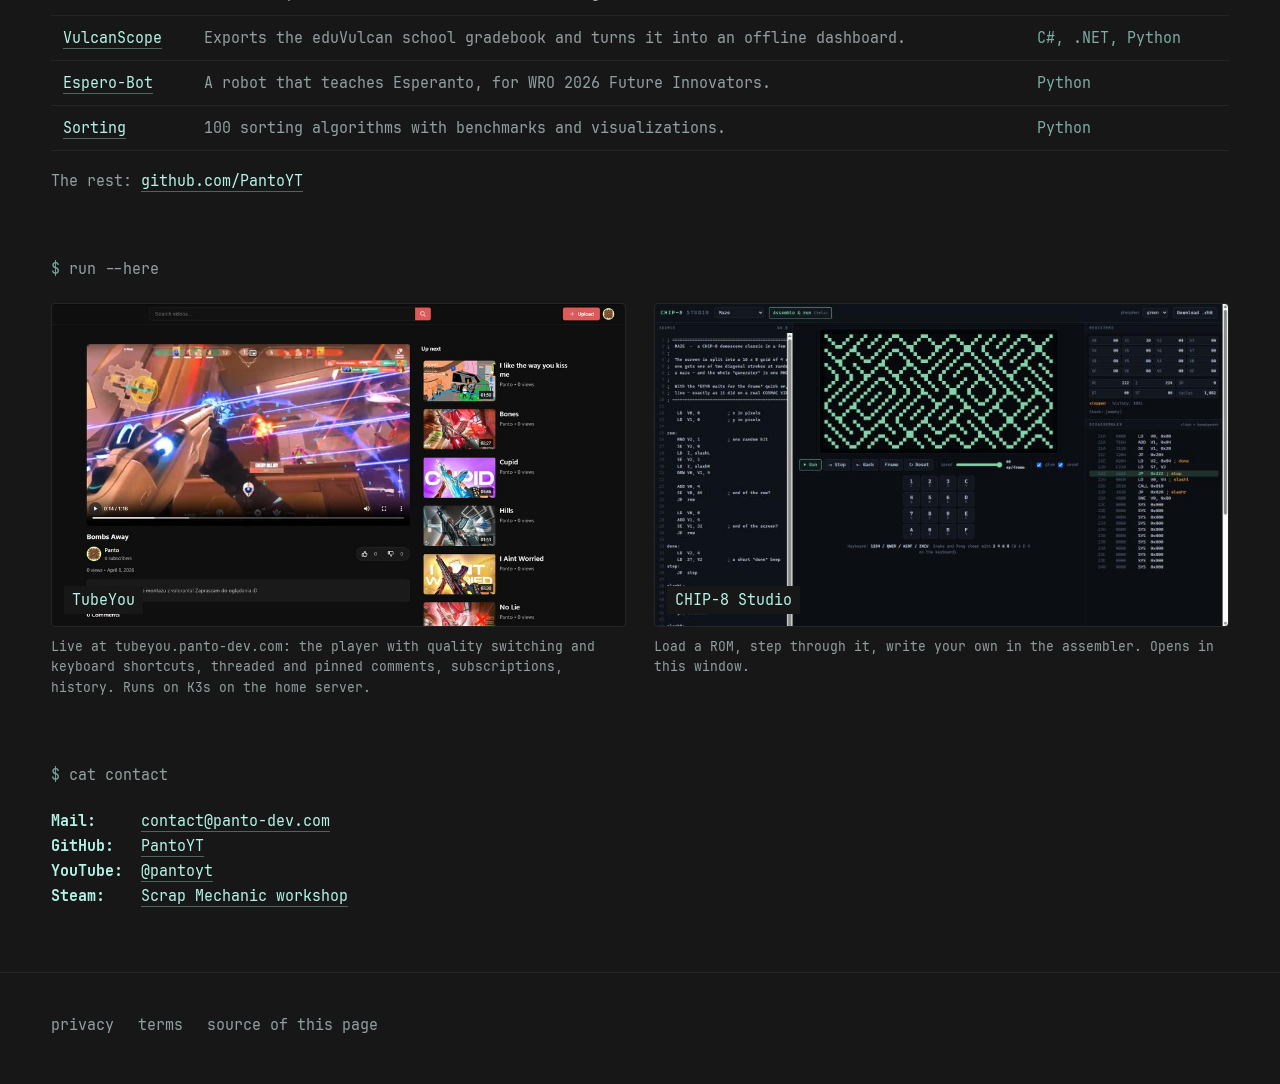
==== commit be8ddeaf: "One crt switch for the page and termwall's config, no doubled scanlines over the demo; termwall gets" ====
--- a/index.html
+++ b/index.html
@@ -208,12 +208,14 @@
   chip8.href = "demos/chip8/" + (PHOS[name] ? "?phos=" + PHOS[name] : "");
 }
 select.addEventListener("change", () => { store.set("theme", select.value); apply(select.value); });
-crt.addEventListener("change", () => {
-  document.body.classList.toggle("crt", crt.checked);
-  store.set("crt", crt.checked ? "1" : "");
-});
-crt.checked = store.get("crt") === "1";
-document.body.classList.toggle("crt", crt.checked);
+// one crt switch: the page's and termwall's "crt" effect are the same checkbox in two places
+function setPageCrt(on) {
+  crt.checked = on;
+  document.body.classList.toggle("crt", on);
+  store.set("crt", on ? "1" : "");
+}
+crt.addEventListener("change", () => { setPageCrt(crt.checked); twSyncCrt(); });
+setPageCrt(store.get("crt") === "1");
 apply(THEMES[store.get("theme")] ? store.get("theme") : "mint");
 
 // termwall config: the choices drive the demo and become the lines of termwall.toml.
@@ -236,16 +238,24 @@
 }
 document.getElementById("tw-fx").innerHTML = TW.effects.map(e =>
   `<label class="check"><input type="checkbox" value="${e}"> ${e}</label>`).join("");
+const twFx = () => { twPick.effects = [...twConf.querySelectorAll("#tw-fx input:checked")].map(b => b.value); };
 for (const box of twConf.querySelectorAll("#tw-fx input")) box.addEventListener("change", () => {
-  twPick.effects = [...twConf.querySelectorAll("#tw-fx input:checked")].map(b => b.value); twUpdate();
-});
-
-function twUrl(p) {
+  if (box.value === "crt") setPageCrt(box.checked);
+  twFx(); twUpdate();
+});
+function twSyncCrt() {
+  twConf.querySelector('#tw-fx input[value="crt"]').checked = crt.checked;
+  twFx(); twUpdate();
+}
+
+function twUrl(p, inPage) {
   const q = ["demo", "layout=" + p.layout, "bars=" + p.bars];
   if (p.logo === "cycle") q.push("distro=cycle");
   else if (p.logo === "windows") q.push("logo=windows");
   else q.push("distro=" + p.logo, "logo=" + p.logo);
-  if (p.effects.length) q.push("effects=" + p.effects.join(","));
+  // in the page, the page's own crt already lies over the demo: a second set of scanlines only muddies it
+  const fx = inPage ? p.effects.filter(e => e !== "crt") : p.effects;
+  if (fx.length) q.push("effects=" + fx.join(","));
   // "distro" is termwall's own logo palette: no colors in the address
   if (p.theme !== "distro") q.push(...KEYS.map(k => k + "=" + THEMES[p.theme][k].slice(1)));
   return "demos/termwall/?" + q.join("&");
@@ -257,9 +267,9 @@
   return ["# termwall.toml", ...(out.length ? out : ["# every setting at its default"]), ""].join("\n");
 }
 function twUpdate() {
-  const url = twUrl(twPick);
+  const url = twUrl(twPick, true);
   if (twFrame.getAttribute("src") !== url) twFrame.src = url;
-  document.getElementById("tw-full").href = url;
+  document.getElementById("tw-full").href = twUrl(twPick, false);
   document.getElementById("tw-toml").textContent = twToml(twPick);
 }
 document.getElementById("tw-open").addEventListener("click", () => {
@@ -275,7 +285,7 @@
   a.href = URL.createObjectURL(new Blob([twToml(twPick)], {type: "application/toml"}));
   a.download = "termwall.toml"; a.click(); URL.revokeObjectURL(a.href);
 });
-twUpdate();
+twSyncCrt();
 </script>
 </body>
 </html>
--- a/style.css
+++ b/style.css
@@ -49,7 +49,9 @@
 
 /* hero: fastfetch on the left, termwall on the right */
 .hero { display: grid; grid-template-columns: minmax(0, 1fr); gap: 40px; align-items: center; padding-top: 48px; }
-@media (min-width: 1180px) { .hero { grid-template-columns: auto minmax(0, 1fr); gap: 56px; } }
+/* side by side only where termwall still gets a real size; below that it sits under the fetch, large */
+.screen { max-width: 960px; }
+@media (min-width: 1760px) { .hero { grid-template-columns: auto minmax(0, 1fr); gap: 56px; } .screen { max-width: none; } }
 .prompt { margin: 0 0 22px; color: var(--text); }
 .fetch-body { display: flex; gap: 40px; align-items: flex-start; }
 .logo { margin: 4px 0 0; color: var(--accent); font: 700 15px/1.2 var(--mono); }
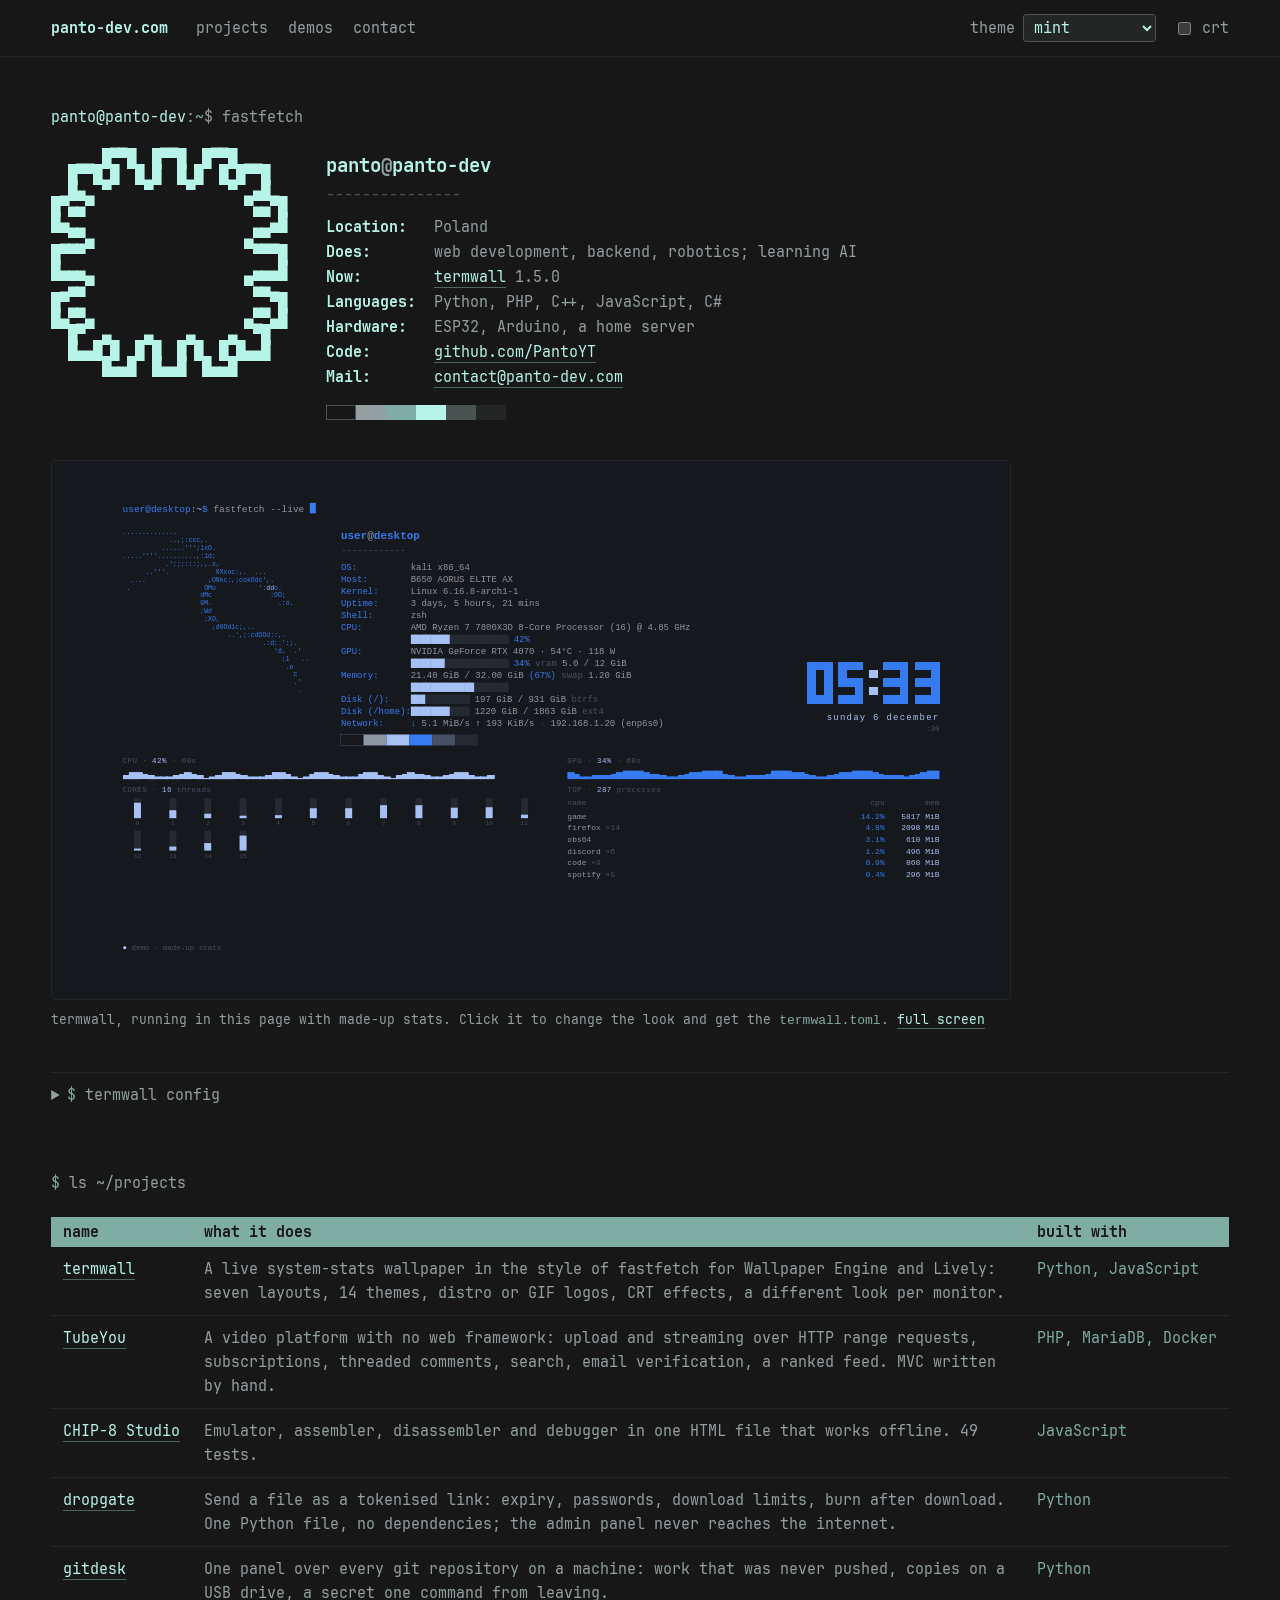
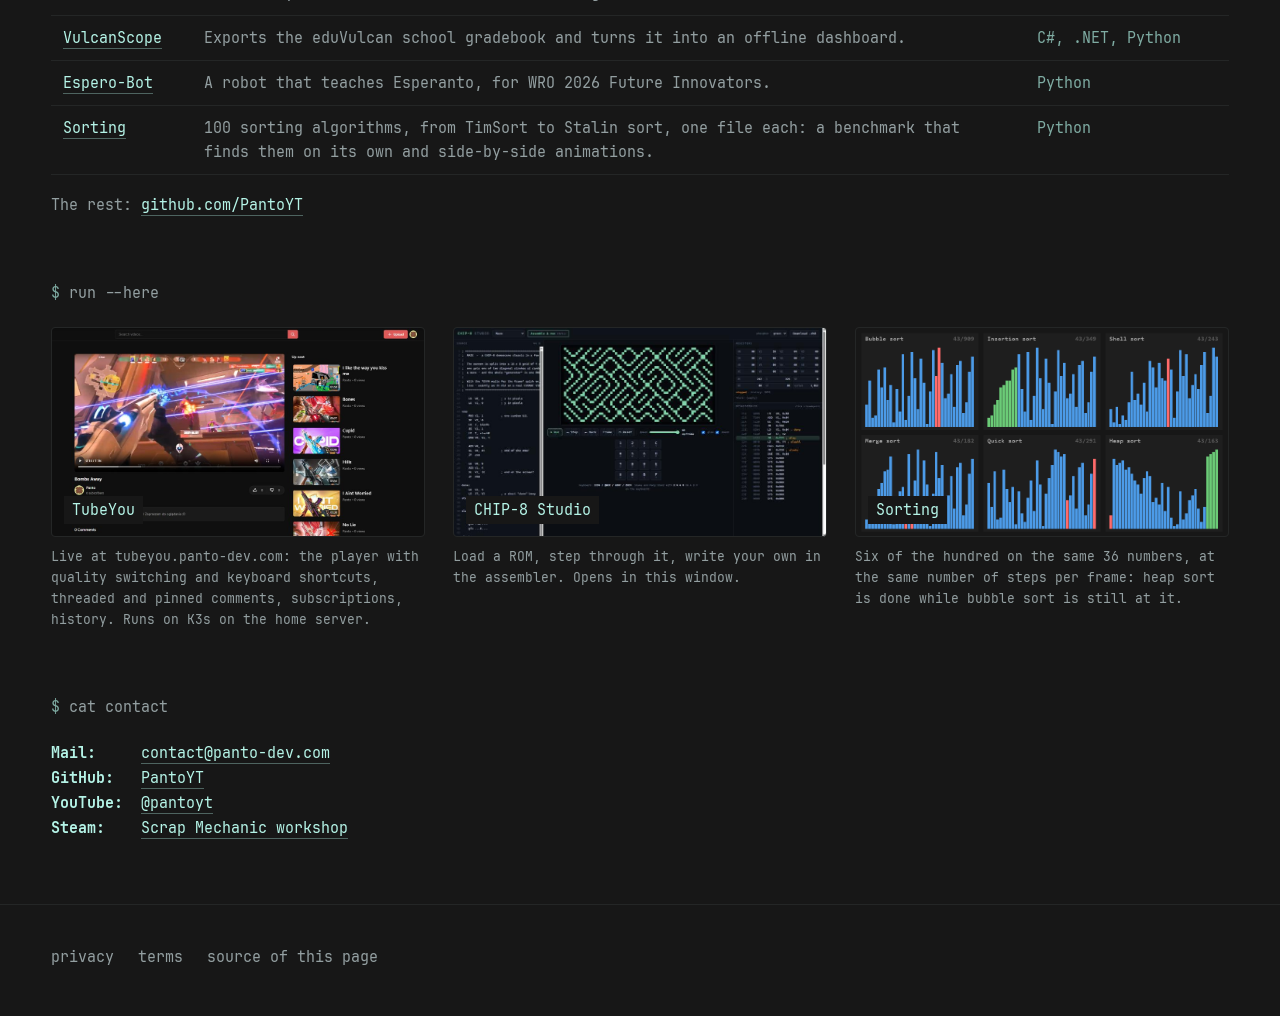
==== commit 043f0048: "Sorting card: six algorithms side by side at the same pace, rendered from the repo's own step genera" ====
--- a/index.html
+++ b/index.html
@@ -145,7 +145,7 @@
       </tr>
       <tr>
         <td><a href="https://github.com/PantoYT/Sorting">Sorting</a></td>
-        <td>100 sorting algorithms with benchmarks and visualizations.</td>
+        <td>100 sorting algorithms, from TimSort to Stalin sort, one file each: a benchmark that finds them on its own and side-by-side animations.</td>
         <td>Python</td>
       </tr>
     </tbody>
@@ -163,6 +163,10 @@
     <figure>
       <a class="frame chip8" id="chip8-link" href="demos/chip8/"><span>CHIP-8 Studio</span></a>
       <figcaption>Load a ROM, step through it, write your own in the assembler. Opens in this window.</figcaption>
+    </figure>
+    <figure>
+      <a class="frame sorting" href="https://github.com/PantoYT/Sorting"><span>Sorting</span></a>
+      <figcaption>Six of the hundred on the same 36 numbers, at the same number of steps per frame: heap sort is done while bubble sort is still at it.</figcaption>
     </figure>
   </div>
 </section>
--- a/style.css
+++ b/style.css
@@ -118,6 +118,7 @@
 .frame:hover { border-color: var(--accent); }
 .frame.tubeyou { background-image: url(demos/tubeyou.jpg); }
 .frame.chip8 { background-image: url(demos/chip8.png); }
+.frame.sorting { background-image: url(demos/sorting.gif); }
 
 .contact { max-width: 34rem; }
 
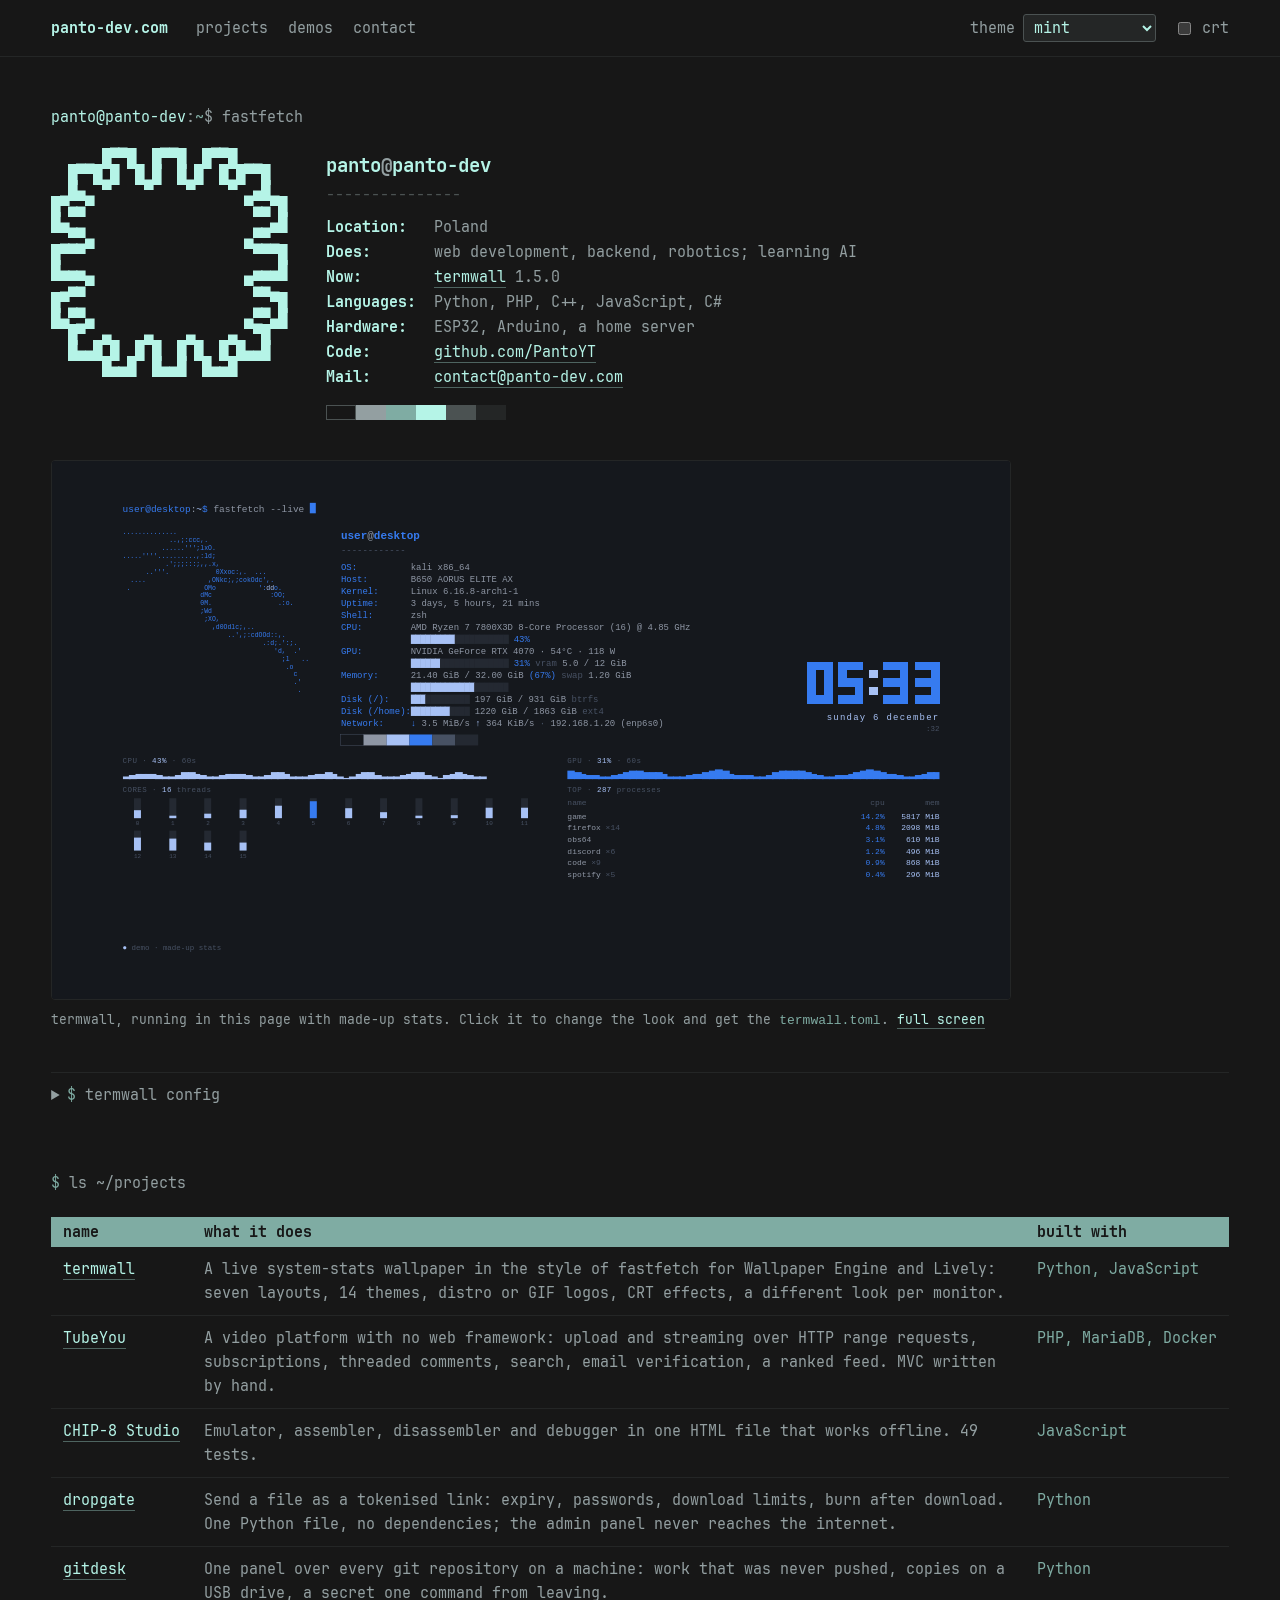
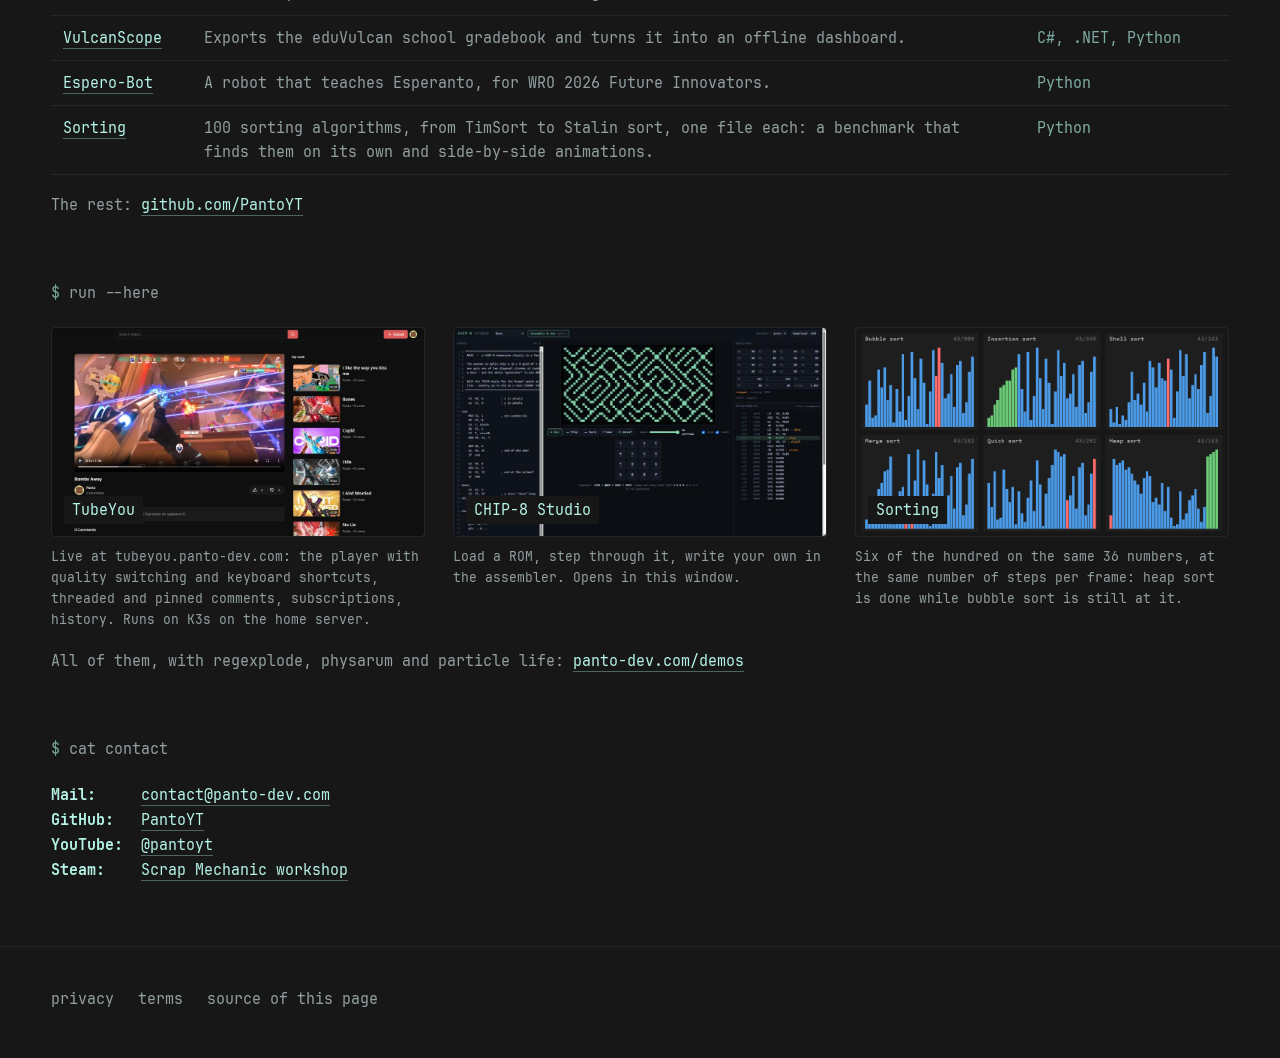
==== commit a08219ae: "A /demos/ page listing everything that runs in the browser, regexplode, physarum and particle life i" ====
--- a/index.html
+++ b/index.html
@@ -28,7 +28,7 @@
   <a class="brand" href="/">panto-dev.com</a>
   <nav>
     <a href="#projects">projects</a>
-    <a href="#demos">demos</a>
+    <a href="/demos/">demos</a>
     <a href="#contact">contact</a>
   </nav>
   <div class="controls">
@@ -161,7 +161,7 @@
       <figcaption>Live at tubeyou.panto-dev.com: the player with quality switching and keyboard shortcuts, threaded and pinned comments, subscriptions, history. Runs on K3s on the home server.</figcaption>
     </figure>
     <figure>
-      <a class="frame chip8" id="chip8-link" href="demos/chip8/"><span>CHIP-8 Studio</span></a>
+      <a class="frame chip8" data-chip8 href="demos/chip8/"><span>CHIP-8 Studio</span></a>
       <figcaption>Load a ROM, step through it, write your own in the assembler. Opens in this window.</figcaption>
     </figure>
     <figure>
@@ -169,6 +169,7 @@
       <figcaption>Six of the hundred on the same 36 numbers, at the same number of steps per frame: heap sort is done while bubble sort is still at it.</figcaption>
     </figure>
   </div>
+  <p class="more">All of them, with regexplode, physarum and particle life: <a href="/demos/">panto-dev.com/demos</a></p>
 </section>
 
 <section id="contact">
@@ -189,39 +190,10 @@
   <a href="https://github.com/PantoYT/panto-dev-www">source of this page</a>
 </footer>
 
+<script src="/theme.js"></script>
 <script>
-// The page wears termwall's palettes. The choice is remembered in this browser only.
-const THEMES = {"mint": {"bg": "#171717", "accent": "#b5f4e7", "secondary": "#7faca3", "text": "#939fa1", "dim": "#4b5252", "faint": "#242626"}, "catppuccin": {"bg": "#1e1e2e", "accent": "#cba6f7", "secondary": "#89b4fa", "text": "#cdd6f4", "dim": "#6c7086", "faint": "#313244"}, "gruvbox": {"bg": "#282828", "accent": "#fabd2f", "secondary": "#8ec07c", "text": "#ebdbb2", "dim": "#928374", "faint": "#3c3836"}, "nord": {"bg": "#2e3440", "accent": "#88c0d0", "secondary": "#81a1c1", "text": "#d8dee9", "dim": "#4c566a", "faint": "#3b4252"}, "dracula": {"bg": "#282a36", "accent": "#bd93f9", "secondary": "#ff79c6", "text": "#f8f8f2", "dim": "#6272a4", "faint": "#44475a"}, "tokyo-night": {"bg": "#1a1b26", "accent": "#7aa2f7", "secondary": "#bb9af7", "text": "#c0caf5", "dim": "#565f89", "faint": "#24283b"}, "rose-pine": {"bg": "#191724", "accent": "#ebbcba", "secondary": "#c4a7e7", "text": "#e0def4", "dim": "#6e6a86", "faint": "#26233a"}, "everforest": {"bg": "#2d353b", "accent": "#a7c080", "secondary": "#83c092", "text": "#d3c6aa", "dim": "#859289", "faint": "#343f44"}, "kanagawa": {"bg": "#1f1f28", "accent": "#7e9cd8", "secondary": "#957fb8", "text": "#dcd7ba", "dim": "#727169", "faint": "#2a2a37"}, "solarized": {"bg": "#002b36", "accent": "#268bd2", "secondary": "#2aa198", "text": "#93a1a1", "dim": "#586e75", "faint": "#073642"}, "one-dark": {"bg": "#282c34", "accent": "#61afef", "secondary": "#c678dd", "text": "#abb2bf", "dim": "#5c6370", "faint": "#2c313a"}, "monokai": {"bg": "#272822", "accent": "#a6e22e", "secondary": "#f92672", "text": "#f8f8f2", "dim": "#75715e", "faint": "#3e3d32"}, "amber": {"bg": "#120d02", "accent": "#ffb000", "secondary": "#cc8c00", "text": "#e0a020", "dim": "#6b4a00", "faint": "#241a04"}, "phosphor": {"bg": "#050f07", "accent": "#33ff66", "secondary": "#1fbf4a", "text": "#2fe05a", "dim": "#145c27", "faint": "#0a1f0e"}};
-const KEYS = ["bg", "accent", "secondary", "text", "dim", "faint"];
-const store = {
-  get(k) { try { return localStorage.getItem(k); } catch (e) { return null; } },
-  set(k, v) { try { localStorage.setItem(k, v); } catch (e) {} },
-};
-const select = document.getElementById("theme"), crt = document.getElementById("crt");
-const chip8 = document.getElementById("chip8-link");
-// CHIP-8 Studio has four phosphors; pick the one closest to the theme
-const PHOS = {"amber": "amber", "gruvbox": "amber", "rose-pine": "paper", "dracula": "paper", "catppuccin": "ice",
-  "nord": "ice", "tokyo-night": "ice", "kanagawa": "ice", "solarized": "ice", "one-dark": "ice"};
-for (const name of Object.keys(THEMES)) select.add(new Option(name, name));
-
-function apply(name) {
-  const t = THEMES[name] || THEMES.mint;
-  for (const k of KEYS) document.documentElement.style.setProperty("--" + k, t[k]);
-  document.querySelector('meta[name="theme-color"]').content = t.bg;
-  select.value = name;
-  chip8.href = "demos/chip8/" + (PHOS[name] ? "?phos=" + PHOS[name] : "");
-}
-select.addEventListener("change", () => { store.set("theme", select.value); apply(select.value); });
 // one crt switch: the page's and termwall's "crt" effect are the same checkbox in two places
-function setPageCrt(on) {
-  crt.checked = on;
-  document.body.classList.toggle("crt", on);
-  store.set("crt", on ? "1" : "");
-}
-crt.addEventListener("change", () => { setPageCrt(crt.checked); twSyncCrt(); });
-setPageCrt(store.get("crt") === "1");
-apply(THEMES[store.get("theme")] ? store.get("theme") : "mint");
-
+document.addEventListener("pagecrt", () => twSyncCrt());
 // termwall config: the choices drive the demo and become the lines of termwall.toml.
 // Only what differs from termwall's defaults is written, so the snippet stays short.
 const TW = {
@@ -290,6 +262,7 @@
   a.download = "termwall.toml"; a.click(); URL.revokeObjectURL(a.href);
 });
 twSyncCrt();
+if (location.hash === "#tw-conf") twConf.open = true;  // linked from /demos/
 </script>
 </body>
 </html>
--- a/style.css
+++ b/style.css
@@ -119,6 +119,12 @@
 .frame.tubeyou { background-image: url(demos/tubeyou.jpg); }
 .frame.chip8 { background-image: url(demos/chip8.png); }
 .frame.sorting { background-image: url(demos/sorting.gif); }
+.frame.shot-termwall { background-image: url(demos/termwall.png); }
+.frame.shot-regexplode { background-image: url(demos/regexplode.png); }
+.frame.shot-physarum { background-image: url(demos/physarum.jpg); }
+.frame.shot-particle-life { background-image: url(demos/particle-life.jpg); }
+main > section > h1 { color: var(--accent); font-size: 22px; margin: 0 0 8px; }
+.lede { color: var(--text); margin: 0 0 28px; }
 
 .contact { max-width: 34rem; }
 
